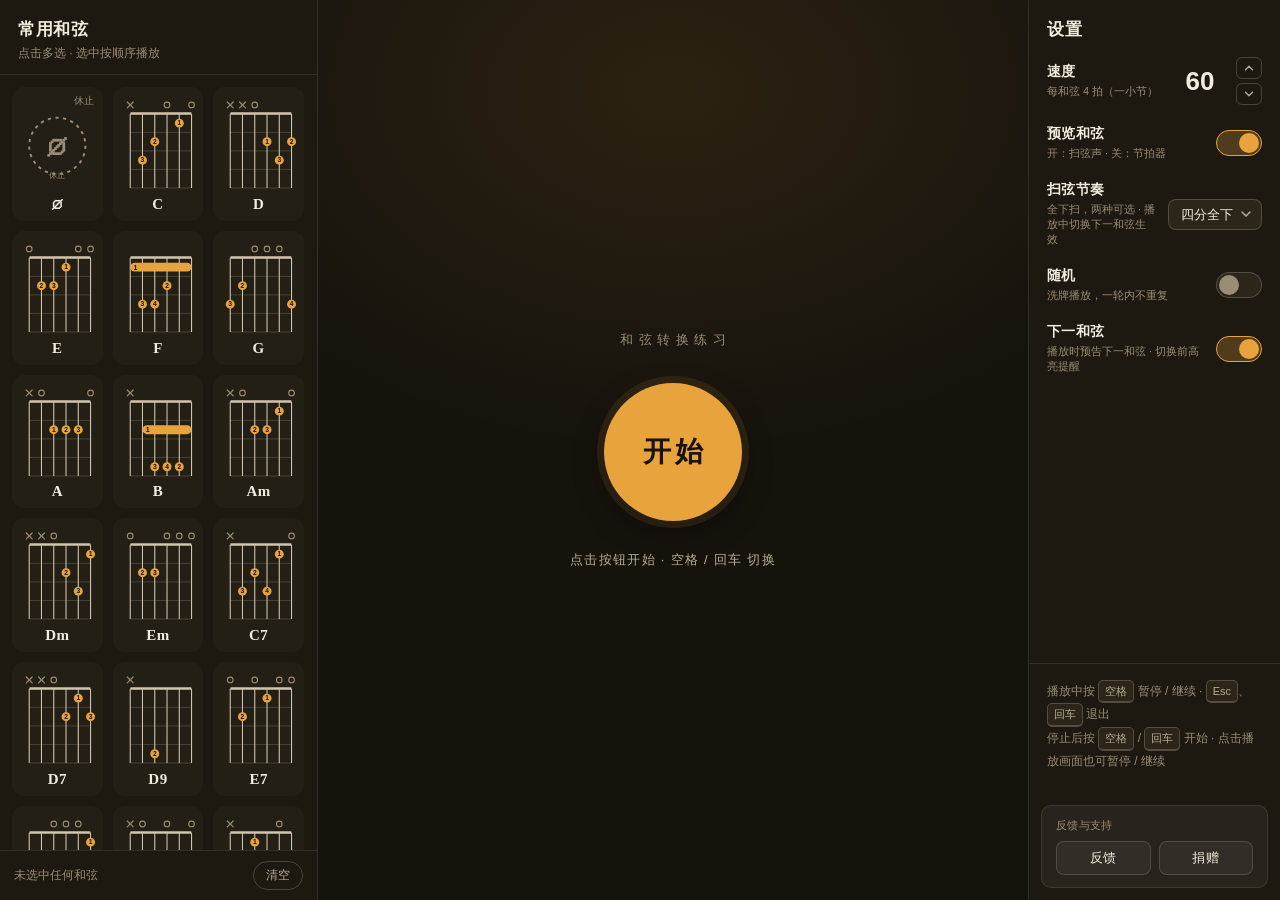
==== player/index.html @ 428ddb4f "调整路径名字" ====
<!DOCTYPE html>
<html lang="zh-CN">
<head>
<meta charset="UTF-8">
<meta name="viewport" content="width=device-width, initial-scale=1">
<title>和弦播放器</title>
<style>
/* ===== 基础令牌 ===== */
:root{
  --bg:#16130D;
  --bg2:#1D1911;
  --surface:#241F15;
  --surface2:#2B251A;
  /* 描线层（暖白按透明度分档） */
  --line:rgba(242,236,223,.10);
  --line-strong:rgba(242,236,223,.20);
  /* 中性覆盖层：填充/描边共用三档，禁止再手写透明度 */
  --overlay-1:rgba(242,236,223,.05);   /* 弱填充 */
  --overlay-2:rgba(242,236,223,.10);   /* 与 --line 同档：填充+描边 */
  --overlay-3:rgba(242,236,223,.16);   /* 悬停填充 / 强描边 */
  --text:#F2ECDF;
  --text2:#B7AC94;
  --text3:#998D75;   /* 提亮：原 #8C806A 在最亮面上 4.22:1 < AA */
  --accent:#E8A33D;
  --accent-deep:#C97F1F;
  /* 琥珀透明档 */
  --accent-a08:rgba(232,163,61,.08);   /* 悬停填充 */
  --accent-a10:rgba(232,163,61,.10);   /* 选中底 / 光环 */
  --accent-a18:rgba(232,163,61,.18);   /* 悬停光环 */
  --accent-a25:rgba(232,163,61,.25);   /* 开关选中底 */
  --accent-a35:rgba(232,163,61,.35);   /* 描边 */
  --danger:#C96A5A;
  --danger-a10:rgba(201,106,90,.10);
  --scrim:rgba(22,19,13,.78);
  --mask:rgba(10,8,5,.66);
  /* 显示字体：Windows 落 Palatino Linotype，Android 落 Noto Serif SC，兜底 Georgia */
  --display:"Iowan Old Style","Palatino Linotype",Palatino,"Songti SC","Noto Serif SC","Source Han Serif SC","STSong",Georgia,serif;
  --body:-apple-system,BlinkMacSystemFont,"PingFang SC","Hiragino Sans GB","Microsoft YaHei",sans-serif;
}
*{box-sizing:border-box;margin:0;padding:0;}
html,body{height:100%;}
body{
  font-family:var(--body);
  background:var(--bg);
  color:var(--text);
  overflow:hidden;
  -webkit-font-smoothing:antialiased;
}
button{font-family:inherit;color:inherit;background:none;border:none;cursor:pointer;}
button:focus-visible,.switch:focus-visible{outline:2px solid var(--accent);outline-offset:2px;border-radius:8px;}

/* ===== 应用外壳 ===== */
#app{
  display:flex;
  height:100vh;
  min-height:100%;
  min-width:960px;
}
.side{
  flex-shrink:0;
  display:flex;
  flex-direction:column;
  background:var(--bg2);
  transition:width .35s ease,opacity .35s ease,padding-left .35s ease,padding-right .35s ease,border-width .35s ease;
  overflow:hidden;
}
#leftPanel{width:318px;border-right:1px solid var(--line);}
#rightPanel{width:252px;border-left:1px solid var(--line);}
#app.running .side{
  width:0;
  opacity:0;
  padding-left:0;
  padding-right:0;
  border-width:0;
  pointer-events:none;
}

/* ===== 左栏：和弦列表 ===== */
.panel-head{
  padding:18px 18px 12px;
  border-bottom:1px solid var(--line);
  flex-shrink:0;
  display:flex;
  align-items:center;
  justify-content:space-between;
  gap:10px;
}
.panel-head-text{flex:1;min-width:0;}
.settings-open,.settings-close{
  display:none;
  flex-shrink:0;
  background:var(--overlay-1);
  border:1px solid var(--overlay-3);
  color:var(--text2);
  border-radius:8px;
  padding:6px 12px;
  font-size:12px;
  letter-spacing:.3px;
  cursor:pointer;
  user-select:none;
  transition:background .2s ease,color .2s ease;
}
.settings-open:hover,.settings-close:hover{background:var(--overlay-3);color:var(--text);}
.settings-close{width:32px;height:32px;padding:0;display:none;align-items:center;justify-content:center;font-size:18px;line-height:1;border-radius:50%;}
.panel-title{
  font-size:17px;
  font-weight:700;
  letter-spacing:.04em;
}
.panel-sub{
  margin-top:4px;
  font-size:12px;
  color:var(--text3);
}
#chordList{
  flex:1;
  overflow-y:auto;
  padding:12px;
  display:flex;
  flex-wrap:wrap;
  gap:10px;
  align-content:flex-start;
  -webkit-overflow-scrolling:touch;
  scrollbar-width:thin;
  scrollbar-color:var(--line-strong) transparent;
}
#chordList::-webkit-scrollbar{width:8px;}
#chordList::-webkit-scrollbar-thumb{background:var(--line-strong);border-radius:4px;}
.chord-card{
  width:calc(33.333% - 7px);
  position:relative;
  background:var(--surface);
  border:1.5px solid transparent;
  border-radius:12px;
  padding:8px 6px 7px;
  text-align:center;
  cursor:pointer;
  user-select:none;
  transition:border-color .15s ease,background .15s ease,transform .15s ease;
}
.chord-card:hover{background:var(--surface2);transform:translateY(-1px);}
.chord-card.selected{
  border-color:var(--accent);
  background:linear-gradient(180deg,var(--accent-a10),transparent 55%),var(--surface);
}
.chord-card svg{width:100%;height:auto;display:block;}
.card-name{
  margin-top:4px;
  font-family:var(--display);   /* 和弦记号统一用显示衬线，与播放态大字同源 */
  font-size:15px;
  font-weight:700;
  letter-spacing:.03em;
}
.order-badge{
  position:absolute;
  right:-5px;
  bottom:-5px;
  min-width:18px;
  height:18px;
  padding:0 4px;
  border-radius:9px;
  background:var(--accent);
  color:#16130C;
  font-size:11px;
  font-weight:700;
  line-height:18px;
  text-align:center;
  box-shadow:0 1px 4px rgba(0,0,0,.4);
}
/* 左栏底部：选中序列 */
#summaryBar{
  flex-shrink:0;
  display:flex;
  align-items:center;
  gap:8px;
  padding:10px 14px;
  border-top:1px solid var(--line);
  background:var(--bg2);
}
#sumChips{
  flex:1;
  min-width:0;
  display:flex;
  flex-wrap:wrap;      /* 多行展示：全部可见可点，删除不用横滑 */
  gap:6px;
  max-height:150px;
  overflow-y:auto;
}
.sum-chip{
  flex-shrink:0;
  display:inline-flex;
  align-items:center;
  gap:4px;
  background:var(--surface2);
  border:1px solid var(--line);
  border-radius:999px;
  padding:3px 10px;
  font-size:12px;
  white-space:nowrap;
}
.sum-chip b{color:var(--accent);font-weight:700;font-size:11px;}
#sumEmpty{font-size:12px;color:var(--text3);white-space:nowrap;}
.sum-chip{
  cursor:pointer;
  transition:border-color .12s ease,background .12s ease,transform .12s ease;
}
.sum-chip:hover{border-color:var(--accent);background:var(--bg2);}
.sum-chip:active{transform:scale(.95);}
.chip-x{
  font-style:normal;
  font-size:11px;
  color:var(--text3);
  margin-left:1px;
  padding:0 1px;
}
.sum-chip:hover .chip-x{color:var(--text);}
#clearBtn{
  flex-shrink:0;
  font-size:12px;
  color:var(--text2);
  border:1px solid var(--line-strong);
  border-radius:999px;
  padding:5px 12px;
  transition:color .15s,border-color .15s;
}
#clearBtn:hover{color:var(--text);border-color:var(--accent);}

/* ===== 右栏：设置 ===== */
#rightPanel .panel-head{border-bottom:none;}
.set-list{padding:4px 18px 18px;display:flex;flex-direction:column;gap:20px;}
.set-row{
  display:flex;
  align-items:center;
  justify-content:space-between;
  gap:12px;
}
.set-label{font-size:14px;font-weight:600;letter-spacing:.02em;}
.set-sub{font-size:11px;color:var(--text3);margin-top:3px;}
/* BPM 步进器：上下按钮 */
.bpm-box{
  display:flex;
  align-items:center;
  gap:10px;
}
#bpmVal{
  font-size:26px;
  font-weight:700;
  font-variant-numeric:tabular-nums;
  min-width:52px;
  text-align:center;
  color:var(--text);
}
.bpm-step{
  display:flex;
  flex-direction:column;
  gap:4px;
}
.bpm-btn{
  width:26px;
  height:22px;
  border:1px solid var(--line-strong);
  border-radius:6px;
  display:flex;
  align-items:center;
  justify-content:center;
  color:var(--text2);
  transition:color .15s,border-color .15s,background .15s;
}
.bpm-btn:hover{color:var(--text);border-color:var(--accent);background:var(--accent-a08);}
.bpm-btn:active{transform:translateY(1px);}
/* 扫弦节奏下拉 */
.strum-select{
  appearance:none;
  -webkit-appearance:none;
  background:var(--surface2) url("data:image/svg+xml,%3Csvg xmlns='http://www.w3.org/2000/svg' width='10' height='6' viewBox='0 0 10 6'%3E%3Cpath d='M1 1l4 4 4-4' fill='none' stroke='%23B7AC94' stroke-width='1.5' stroke-linecap='round'/%3E%3C/svg%3E") no-repeat right 10px center;
  color:var(--text);
  font-size:13px;
  border:1px solid var(--line-strong);
  border-radius:8px;
  padding:7px 28px 7px 12px;
  cursor:pointer;
  transition:border-color .15s,background .15s;
}
.strum-select:hover{border-color:var(--accent);background-color:var(--accent-a08);}
.strum-select:focus-visible{outline:2px solid var(--accent);outline-offset:2px;}
.strum-select option{background:var(--bg2);color:var(--text);}
/* 开关 */
.switch{
  position:relative;
  width:46px;
  height:26px;
  border-radius:13px;
  background:var(--surface2);
  border:1px solid var(--line-strong);
  transition:background .2s ease,border-color .2s ease;
  flex-shrink:0;
}
.switch .knob{
  position:absolute;
  top:2px;
  left:2px;
  width:20px;
  height:20px;
  border-radius:50%;
  background:var(--text3);
  transition:transform .2s ease,background .2s ease;
}
.switch[aria-checked="true"]{background:var(--accent-a25);border-color:var(--accent);}
.switch[aria-checked="true"] .knob{transform:translateX(20px);background:var(--accent);}
#rightPanel .hint{
  margin-top:auto;
  padding:16px 18px 20px;
  font-size:12px;
  color:var(--text3);
  line-height:1.7;
  border-top:1px solid var(--line);
}
kbd{
  display:inline-block;
  min-width:20px;
  text-align:center;
  border:1px solid var(--line-strong);
  border-bottom-width:2px;
  border-radius:5px;
  padding:1px 6px;
  font-size:11px;
  font-family:var(--body);
  color:var(--text2);
  background:var(--surface2);
}

/* ===== 中栏：主区域 ===== */
#center{
  position:relative;
  flex:1;
  min-width:0;
  background:radial-gradient(120% 65% at 50% 10%,var(--accent-a10),transparent 62%),var(--bg);
  display:flex;
  align-items:center;
  justify-content:center;
}
#idleView,#activeView{
  width:100%;
  height:100%;
  flex-direction:column;
  align-items:center;
  justify-content:center;
  position:absolute;
  top:0;left:0;right:0;bottom:0;
}
#idleView{display:flex;}
#activeView{display:none;padding:76px 24px 28px;}   /* 让出顶栏与底部：短视口下不再与标签重叠 */
#app.running #idleView{display:none;}
#app.running #activeView{display:flex;}
#app.running #pauseBadge{opacity:0;pointer-events:none;}
#app.running.paused #pauseBadge{opacity:1;pointer-events:auto;}
#app.running #chordBlock{cursor:pointer;}
#app.running.paused #chordBlock{cursor:default;}
#pauseBadge{
  position:absolute;left:50%;top:56%;transform:translate(-50%,-50%);
  background:var(--scrim);border:1px solid var(--line-strong);
  color:var(--text);padding:10px 18px;border-radius:999px;font-size:14px;
  letter-spacing:.4px;transition:opacity .22s ease;white-space:nowrap;
  box-shadow:0 6px 24px rgba(0,0,0,.35);z-index:30;}
@media (max-width:959px){
  #pauseBadge{font-size:13px;padding:9px 14px;top:58%;white-space:normal;width:max-content;max-width:86%;text-align:center;}
}
.overline{
  font-size:13px;
  letter-spacing:.42em;
  text-indent:.42em;
  color:var(--text3);
  margin-bottom:34px;
  text-transform:uppercase;
}
#startBtn{
  width:138px;
  height:138px;
  border-radius:50%;
  background:var(--accent);
  color:#16130C;
  font-size:28px;
  font-weight:700;
  letter-spacing:.14em;
  text-indent:.14em;
  box-sizing:border-box;
  padding:0;
  border:none;
  box-shadow:0 0 0 7px var(--accent-a10),0 10px 30px rgba(0,0,0,.35);
  transition:transform .2s ease,box-shadow .2s ease;
}
#startBtn:hover{transform:translateY(-3px);box-shadow:0 0 0 11px var(--accent-a18),0 16px 36px rgba(0,0,0,.4);}
#startBtn:active{transform:translateY(0);}
#idleHint{
  margin-top:30px;
  font-size:13px;
  color:var(--text2);
  letter-spacing:.1em;
}
.hint-mobile{display:none;}
#toast{
  position:absolute;
  top:34px;
  left:50%;
  transform:translate(-50%,-8px);
  background:var(--surface2);
  border:1px solid var(--line-strong);
  border-radius:999px;
  padding:9px 20px;
  font-size:13px;
  color:var(--text);
  opacity:0;
  pointer-events:none;
  transition:opacity .25s ease,transform .25s ease;
  z-index:10;
  white-space:nowrap;
}
#toast.show{opacity:1;transform:translate(-50%,0);}
/* 开始后的展示 */
#activeTop{
  position:absolute;
  top:0;
  left:0;
  right:0;
  display:flex;
  align-items:center;
  justify-content:space-between;
  padding:20px 28px;
}
#modeTag{
  font-size:12px;
  color:var(--accent);
  border:1px solid var(--accent-a35);
  border-radius:999px;
  padding:4px 12px;
  letter-spacing:.06em;
}
#posText{font-size:13px;color:var(--text2);font-variant-numeric:tabular-nums;}
#chordBlock{
  display:flex;
  flex-direction:column;
  align-items:center;
  justify-content:center;
  text-align:center;
  width:100%;   /* 定宽：解开与 SVG 默认 300px 的百分比循环依赖，图表才能吃满上限 */
  min-height:0;
}
#chordName{
  font-family:var(--display);
  font-size:clamp(46px,min(10vh,8.5vw),104px);
  font-weight:700;
  line-height:1;
  letter-spacing:.03em;
  color:var(--text);
}
#nextChord{
  margin-top:16px;
  font-size:17px;
  color:var(--text2);
  letter-spacing:.05em;
  min-height:24px;
}
#nextChord b{
  font-family:var(--display);
  color:var(--accent);
  font-size:20px;
  font-weight:700;
  margin-left:6px;
  letter-spacing:.02em;
  display:inline-block;
}
/* 临近切换：最后 1 拍预告高亮脉冲，提醒"准备换" */
#nextChord.imminent b{
  color:#16130C;
  background:var(--accent);
  border-radius:6px;
  padding:2px 10px;
  animation:nextPulse .45s ease-in-out infinite alternate;
}
@keyframes nextPulse{
  from{transform:scale(1);}
  to{transform:scale(1.18);}
}
#bigChord{
  /* 宽度驱动（SVG 按 4:5 自带高度），宽度上限由"高度预算"反推：
     72vh-182px ≈ 扣掉顶栏 76 + 屏底留白 28 + 和弦名 10vh + 预告/扫弦/进度条约 123px 后剩下的可用高度 */
  width:min(400px,max(140px,calc(72vh - 182px)),100%);
  margin-top:18px;
}
#bigChord svg{width:100%;height:auto;display:block;max-width:100%;}
#strumInfo{
  margin-top:16px;
  font-size:14px;
  color:var(--text2);
  letter-spacing:.12em;
}
#strumInfo .glyph{color:var(--accent);font-weight:700;margin:0 4px;}
#progressWrap{
  /* 收进演奏焦点区：跟随和弦图/扫弦信息，不再钉在窗口底缘 */
  margin-top:30px;
  padding:0 40px;
  display:flex;
  justify-content:center;
}
#progress{
  width:min(560px,84%);
  height:3px;
  border-radius:2px;
  background:var(--line-strong);
  overflow:hidden;
}
#progressFill{
  width:0%;
  height:100%;
  background:var(--accent);
  border-radius:2px;
}

/* ===== 停止按钮 ===== */
#stopBtn{
  font-size:13px;
  color:var(--text2);
  border:1px solid var(--line-strong);
  border-radius:999px;
  padding:8px 16px;
  display:inline-flex;
  align-items:center;
  gap:7px;
  transition:color .15s,border-color .15s,background .15s;
}
#stopBtn:hover{color:var(--text);border-color:var(--danger);background:var(--danger-a10);}
#stopBtn .sq{width:10px;height:10px;border-radius:2px;background:var(--danger);flex-shrink:0;}

/* ===== 休止占位卡（左栏首项） ===== */
.rest-badge{
  position:absolute;
  top:6px;
  right:8px;
  font-size:10px;
  color:var(--text3);
}

/* ===== 窄屏适配（≤959px：竖排三区；与 #app 的 min-width:960 对齐，消灭 769–959 死区） ===== */
@media (max-width:959px){
  #app{
    min-width:0;
    flex-direction:column;
    height:100vh;   /* vh 回退：旧浏览器不支持 dvh */
    height:100dvh;
  }
  .side{
    transition:height .35s ease,opacity .35s ease,padding .35s ease,border-width .35s ease;
  }
  #leftPanel{
    width:100%;
    flex:1;
    min-height:0;
    border-right:none;
    border-bottom:1px solid var(--line);
  }
  #rightPanel{
    position:fixed;
    top:0;left:0;right:0;bottom:0;
    z-index:90;
    width:100%;
    display:none;
    flex-direction:column;
    background:var(--bg);
    border-left:none;
    border-top:none;
  }
  #rightPanel.show{display:flex;animation:donateFade .18s ease;}
  #center{flex:0 0 auto;min-height:175px;}
  .settings-open{display:inline-flex;}
  .settings-close{display:inline-flex;}
  .set-list{flex:1;overflow-y:auto;}
  .support-box{flex-shrink:0;}
  #app.running .side{
    width:100%;
    flex:0 0 0;
    height:0;
    opacity:0;
    padding:0;
    border-width:0;
    pointer-events:none;
  }
  #app.running #center{flex:1;min-height:0;}
  .panel-head{padding:10px 14px 8px;}
  .panel-title{font-size:15px;}
  .panel-sub{font-size:11px;}
  #chordList{gap:6px;padding:6px;}
  .chord-card{width:calc(25% - 5px);padding:6px 4px 5px;border-radius:10px;}
  .card-name{font-size:12px;margin-top:4px;}
  #sumChips{max-height:100px;gap:5px;padding:0 10px 8px;}
  .set-list{padding:4px 14px 12px;gap:14px;}
  .set-label{font-size:13px;}
  .set-sub{font-size:10px;}
  #rightPanel .hint{display:none;}
  .bpm-btn{width:40px;height:32px;}
  .switch{width:52px;height:30px;}
  .switch .knob{width:22px;height:22px;}
  .switch[aria-checked="true"] .knob{transform:translateX(22px);}
  #startBtn{width:100px;height:100px;font-size:22px;box-shadow:0 0 0 6px var(--accent-a10),0 8px 24px rgba(0,0,0,.35);}
  .overline{margin-bottom:20px;font-size:12px;}
  #idleHint{margin-top:18px;font-size:12px;}
  .hint-pc{display:none;}
  .hint-mobile{display:inline;}
  #activeTop{padding:12px 14px;}
  /* 移动端播放区：当前名 → 大图 → 下一个预告 → 扫弦（与桌面 DOM 顺序一致） */
  #chordName{font-size:clamp(40px,16vw,84px);}
  #activeView{padding:56px 14px 16px;}
  #bigChord{width:min(88vw,400px,max(140px,calc(72vh - 234px)));margin-top:12px;}
  #nextChord{margin-top:14px;font-size:16px;min-height:22px;}
  #nextChord b{font-size:19px;}
  #strumInfo{margin-top:12px;font-size:13px;}
  #progressWrap{margin-top:14px;padding:0 16px;}
  #toast{top:16px;font-size:12px;}
  .sum-chip{padding:6px 12px;font-size:13px;}
  button,.chord-card,.switch,#startBtn,#stopBtn,.sum-chip{touch-action:manipulation;}
  .chord-card:active{transform:scale(.97);}
}
@media (max-width:420px){
  #center{min-height:150px;}
  #startBtn{width:88px;height:88px;font-size:20px;}
  .overline{margin-bottom:14px;letter-spacing:.3em;font-size:11px;}
  #idleHint{margin-top:14px;font-size:11px;}
  #chordList{gap:5px;padding:5px;}
  .chord-card{width:calc(20% - 4px);}
  #bpmVal{font-size:22px;min-width:44px;}
}

/* 设置面板内：反馈与支持 */
.support-box{margin:14px 12px 12px;padding:12px 14px;border:1px solid var(--line);
  border-radius:10px;background:var(--overlay-1);}
.support-label{font-size:11px;color:var(--text3);letter-spacing:.3px;margin-bottom:8px;}
.support-links{display:flex;gap:8px;}
.support-links a,.support-links button{
  flex:1;text-align:center;color:var(--text);background:var(--overlay-1);
  border:1px solid var(--overlay-3);border-radius:8px;padding:7px 0;
  font-size:13px;letter-spacing:.3px;user-select:none;cursor:pointer;
  transition:background .2s ease,color .2s ease;
}
.support-links a{text-decoration:none;}
.support-links a:hover,.support-links button:hover{background:var(--overlay-3);color:var(--text);}
/* 捐赠弹层 */
.donate-mask{
  position:fixed;top:0;left:0;right:0;bottom:0;background:var(--mask);z-index:100;
  display:none;align-items:center;justify-content:center;padding:20px;
}
.donate-mask.show{display:flex;animation:donateFade .18s ease;}
.donate-card{
  background:#221D14;border:1px solid var(--overlay-3);border-radius:16px;
  padding:20px 22px 22px;max-width:340px;width:100%;box-sizing:border-box;
  box-shadow:0 18px 60px rgba(0,0,0,.5);
}
.donate-head{display:flex;align-items:center;justify-content:space-between;}
.donate-title{font-size:16px;font-weight:600;color:var(--text);letter-spacing:.4px;}
.donate-close{
  width:30px;height:30px;border-radius:50%;border:1px solid var(--overlay-3);
  background:transparent;color:var(--text2);font-size:17px;line-height:1;cursor:pointer;
  display:flex;align-items:center;justify-content:center;padding:0;
}
.donate-close:hover{color:var(--text);background:var(--overlay-3);}
.donate-tip{font-size:12.5px;color:var(--text3);margin:12px 0 14px;line-height:1.6;}
.donate-card img{width:100%;height:auto;border-radius:10px;display:block;}
@keyframes donateFade{from{opacity:0;}to{opacity:1;}}
/* 前庭安全：关闭一切动画/过渡（含 nextPulse 无限脉冲、面板收放） */
@media (prefers-reduced-motion:reduce){
  *,*::before,*::after{
    animation-duration:.01ms!important;
    animation-iteration-count:1!important;
    transition-duration:.01ms!important;
  }
}
</style>
</head>
<body>
<div id="app">

  <!-- ===== 左栏：常用和弦 ===== -->
  <aside id="leftPanel" class="side">
    <div class="panel-head">
      <div class="panel-head-text">
        <div class="panel-title">常用和弦</div>
        <div class="panel-sub">点击多选 · 选中按顺序播放</div>
      </div>
      <button id="settingsOpen" class="settings-open" type="button" aria-label="打开设置">设置</button>
    </div>
    <div id="chordList"></div>
    <div id="summaryBar">
      <span id="sumEmpty">未选中任何和弦</span>
      <div id="sumChips"></div>
      <button id="clearBtn" type="button">清空</button>
    </div>
  </aside>

  <!-- ===== 中栏：主区域 ===== -->
  <main id="center">
    <section id="idleView">
      <div class="overline">和弦转换练习</div>
      <button id="startBtn" type="button">开始</button>
      <div id="idleHint">
        <span class="hint-pc">点击按钮开始 · 空格 / 回车 切换</span>
        <span class="hint-mobile">点击按钮开始 · 播放中点击画面可暂停</span>
      </div>
    </section>
    <section id="activeView">
      <div id="activeTop">
        <span id="posText"></span>
        <span id="modeTag">按顺序</span>
        <button id="stopBtn" type="button" aria-label="停止练习"><span class="sq"></span>停止</button>
      </div>
      <div id="chordBlock">
        <div id="chordName"></div>
        <div id="bigChord"></div>
        <div id="nextChord" aria-live="polite"></div>
        <div id="strumInfo"></div>
      </div>
      <div id="pauseBadge" role="status">
        <span class="hint-pc">⏸ 已暂停 · 空格 / 点击画面继续</span>
        <span class="hint-mobile">⏸ 已暂停 · 点击画面继续</span>
      </div>
      <div id="progressWrap"><div id="progress"><div id="progressFill"></div></div></div>
    </section>
    <div id="toast"></div>
  </main>

  <!-- ===== 右栏：设置 ===== -->
  <aside id="rightPanel" class="side">
    <div class="panel-head">
      <div class="panel-title">设置</div>
      <button id="settingsClose" class="settings-close" type="button" aria-label="关闭设置">×</button>
    </div>
    <div class="set-list">
      <div class="set-row">
        <div>
          <div class="set-label">速度</div>
          <div class="set-sub">每和弦 4 拍（一小节）</div>
        </div>
        <div class="bpm-box">
          <span id="bpmVal">60</span>
          <div class="bpm-step">
            <button class="bpm-btn" id="bpmUp" type="button" aria-label="加快 5 BPM"><svg viewBox="0 0 24 24" width="14" height="14" aria-hidden="true"><path d="M6 15l6-6 6 6" fill="none" stroke="currentColor" stroke-width="2.4" stroke-linecap="round" stroke-linejoin="round"/></svg></button>
            <button class="bpm-btn" id="bpmDown" type="button" aria-label="减慢 5 BPM"><svg viewBox="0 0 24 24" width="14" height="14" aria-hidden="true"><path d="M6 9l6 6 6-6" fill="none" stroke="currentColor" stroke-width="2.4" stroke-linecap="round" stroke-linejoin="round"/></svg></button>
          </div>
        </div>
      </div>
      <div class="set-row">
        <div>
          <div class="set-label">预览和弦</div>
          <div class="set-sub">开：扫弦声 · 关：节拍器</div>
        </div>
        <button class="switch" id="previewSwitch" type="button" role="switch" aria-checked="true"><span class="knob"></span></button>
      </div>
      <div class="set-row">
        <div>
          <div class="set-label">扫弦节奏</div>
          <div class="set-sub">全下扫，两种可选 · 播放中切换下一和弦生效</div>
        </div>
        <select id="strumSelect" class="strum-select" aria-label="扫弦节奏"></select>
      </div>
      <div class="set-row">
        <div>
          <div class="set-label">随机</div>
          <div class="set-sub">洗牌播放，一轮内不重复</div>
        </div>
        <button class="switch" id="randomSwitch" type="button" role="switch" aria-checked="false"><span class="knob"></span></button>
      </div>
      <div class="set-row">
        <div>
          <div class="set-label">下一和弦</div>
          <div class="set-sub">播放时预告下一和弦 · 切换前高亮提醒</div>
        </div>
        <button class="switch" id="nextSwitch" type="button" role="switch" aria-checked="true"><span class="knob"></span></button>
      </div>
    </div>
    <div class="hint">
      播放中按 <kbd>空格</kbd> 暂停 / 继续 · <kbd>Esc</kbd>、<kbd>回车</kbd> 退出<br>
      停止后按 <kbd>空格</kbd> / <kbd>回车</kbd> 开始 · 点击播放画面也可暂停 / 继续
    </div>
    <div class="support-box">
      <div class="support-label">反馈与支持</div>
      <div class="support-links">
        <a href="https://github.com/StarJiao/GuitarChordPlayer/issues" target="_blank" rel="noopener">反馈</a>
        <button type="button" id="donateOpen">捐赠</button>
      </div>
    </div>
  </aside>
  <!-- 捐赠弹层（收款码内嵌 base64，单文件可离线展示） -->
  <div id="donateMask" class="donate-mask">
    <div class="donate-card" role="dialog" aria-modal="true" aria-label="捐赠">
      <div class="donate-head">
        <div class="donate-title">感谢支持</div>
        <button type="button" class="donate-close" id="donateClose" aria-label="关闭">×</button>
      </div>
      <div class="donate-tip">如果这个工具对你有帮助，可以扫一扫支持一下～</div>
      <img id="donateImg" src="[data-uri]" alt="微信收款码">
    </div>
  </div>

</div>

<script>
(function(){
'use strict';

/* ===================== 配置区 ===================== */
/* 和弦库：在此增删和弦即可。
   frets   低E→高e 共6弦：-1=闷音X，0=空弦，>0=品格数
   fingers 对应每根弦的按弦手指（0=不按），仅用于指法图标注
   barre   横按（可选）：{fret:品数, from:起始弦序号, to:结束弦序号} */
const CHORDS = [
  { name:'C',   frets:[-1, 3, 2, 0, 1, 0], fingers:[0, 3, 2, 0, 1, 0] },
  { name:'D',   frets:[-1,-1, 0, 2, 3, 2], fingers:[0, 0, 0, 1, 3, 2] },
  { name:'E',   frets:[ 0, 2, 2, 1, 0, 0], fingers:[0, 2, 3, 1, 0, 0] },
  { name:'F',   frets:[ 1, 3, 3, 2, 1, 1], fingers:[1, 3, 4, 2, 1, 1], barre:{fret:1, from:0, to:5} },
  { name:'G',   frets:[ 3, 2, 0, 0, 0, 3], fingers:[3, 2, 0, 0, 0, 4] },
  { name:'A',   frets:[-1, 0, 2, 2, 2, 0], fingers:[0, 0, 1, 2, 3, 0] },
  { name:'B',   frets:[-1, 2, 4, 4, 4, 2], fingers:[0, 1, 3, 4, 2, 1], barre:{fret:2, from:1, to:5} },
  { name:'Am',  frets:[-1, 0, 2, 2, 1, 0], fingers:[0, 0, 2, 3, 1, 0] },
  { name:'Dm',  frets:[-1,-1, 0, 2, 3, 1], fingers:[0, 0, 0, 2, 3, 1] },
  { name:'Em',  frets:[ 0, 2, 2, 0, 0, 0], fingers:[0, 2, 3, 0, 0, 0] },
  { name:'C7',  frets:[-1, 3, 2, 3, 1, 0], fingers:[0, 3, 2, 4, 1, 0] },
  { name:'D7',  frets:[-1,-1, 0, 2, 1, 2], fingers:[0, 0, 0, 2, 1, 3] },
  { name:'D9',  frets:[-1, 5, 4, 5, 5, 5], fingers:[0, 1, 2, 1, 1, 1] },
  { name:'E7',  frets:[ 0, 2, 0, 1, 0, 0], fingers:[0, 2, 0, 1, 0, 0] },
  { name:'G7',  frets:[ 3, 2, 0, 0, 0, 1], fingers:[3, 2, 0, 0, 0, 1] },
  { name:'A7',  frets:[-1, 0, 2, 0, 2, 0], fingers:[0, 0, 1, 0, 2, 0] },
  { name:'B7',  frets:[-1, 2, 1, 2, 0, 2], fingers:[0, 2, 1, 3, 0, 4] },
  { name:'Cmaj7',frets:[-1, 3, 2, 0, 0, 0], fingers:[0, 3, 2, 0, 0, 0] },
  { name:'Fmaj7',frets:[-1,-1, 3, 2, 1, 0], fingers:[0, 0, 3, 2, 1, 0] },
  { name:'Am7', frets:[-1, 0, 2, 0, 1, 0], fingers:[0, 0, 2, 0, 1, 0] },
  { name:'Dm7', frets:[-1,-1, 0, 2, 1, 1], fingers:[0, 0, 0, 3, 1, 2] },
  { name:'Em7', frets:[ 0, 2, 0, 0, 0, 0], fingers:[0, 2, 0, 0, 0, 0] }
];

const CHORD_MAP = {};
CHORDS.forEach(function(c){ CHORD_MAP[c.name] = c; });
/* 休止占位（练歌时用于休止小节 / 调整和弦节奏）：可正常选中、进序列，播放时不发声 */
const REST_CHORD = { name:'⌀', rest:true };
CHORD_MAP['⌀'] = REST_CHORD;

/* 扫弦节奏：设置面板可选，两种「全下」节奏（全部为下扫，无上扫）。
   beat: 每和弦停留拍数；pattern: 扫弦动作 { at: 第几拍开始扫（可带 .5 表示半拍），dir: 固定 'down' }
   想自定义：改 pattern 的 at 增减下扫次数，或照格式新增一项 */
const STRUM_PATTERNS = {
  quarter: { name:'四分全下', beat:4, pattern:[
    { at:0, dir:'down' }, { at:1, dir:'down' }, { at:2, dir:'down' }, { at:3, dir:'down' }
  ]},
  half: { name:'二分全下', beat:4, pattern:[
    { at:0, dir:'down' }, { at:2, dir:'down' }
  ]}
};
const STRUM_DEFAULT = 'quarter';    /* 默认节奏 id */
const BPM_MIN = 20, BPM_MAX = 200, BPM_STEP = 5;
const FADE_IN = 0.25;           /* 淡入占每和弦时长比例 */
const FADE_OUT = 0;             /* 无淡出：原淡出时间并入中间保持（25% 淡入 + 75% 保持） */
const OPEN_FREQS = [82.41, 110.00, 146.83, 196.00, 246.94, 329.63];

/* 真实吉他扫弦采样（Freesound，SpeedY 尼龙吉他 CC0，可开源）：有采样直接播放录音，
   含 F（SpeedY Bar Chord Style，同琴同录音）；B/C7/G7/Fmaj7/Am7/Dm7/Em7 与新增
   自定义和弦走合成兜底（无版权问题，可推 GitHub） */
const CHORD_SAMPLES = {
  C: '[data-uri]',
  D: '[data-uri]',
  E: '[data-uri]',
  G: '[data-uri]',
  A: '[data-uri]',
  Am: '[data-uri]',
  Dm: '[data-uri]',
  Em: '[data-uri]',
  'A7': '[data-uri]',
  'B7': '[data-uri]',
  'D7': '[data-uri]',
  'E7': '[data-uri]',
F: '[data-uri]',
};
/* ===================== 状态 ===================== */
const state = {
  bpm: 60,
  preview: true,
  strumId: STRUM_DEFAULT,  /* 当前扫弦节奏 id */
  random: false,
  selected: [],       /* 选中的和弦名，按选中先后 */
  nextPreview: true,   /* 播放时预告下一和弦 */
  nextImm: false,      /* 当前是否处于"即将切换"高亮态 */
  nextSeq: null,       /* 随机模式：本轮末尾提前洗好的下一轮序列（保证末位预告准确） */
  active: false,
  seq: [],            /* 当前播放序列 */
  seqIndex: 0,
  paused: false,       /* 暂停态（视频播放器式：空格暂停/继续，Esc/回车退出） */
  pauseElapsed: 0,     /* 暂停时当前和弦已播时长 ms */
  chordStart: 0,
  dwell: 0,           /* 当前和弦时长 ms */
  raf: 0,
  timeouts: [],   /* 待触发的声音定时器（stop 时清理） */
  audio: null,
  master: null,
  sampleBus: null
};

/* ===================== DOM ===================== */
const root = document.getElementById('app');
const chordList = document.getElementById('chordList');
const sumChips = document.getElementById('sumChips');
const sumEmpty = document.getElementById('sumEmpty');
const clearBtn = document.getElementById('clearBtn');
const bpmVal = document.getElementById('bpmVal');
const bpmUp = document.getElementById('bpmUp');
const bpmDown = document.getElementById('bpmDown');
const previewSwitch = document.getElementById('previewSwitch');
const randomSwitch = document.getElementById('randomSwitch');
const nextSwitch = document.getElementById('nextSwitch');
const strumSelect = document.getElementById('strumSelect');
const startBtn = document.getElementById('startBtn');
const stopBtn = document.getElementById('stopBtn');
const toast = document.getElementById('toast');
const modeTag = document.getElementById('modeTag');
const posText = document.getElementById('posText');
const chordName = document.getElementById('chordName');
const nextChord = document.getElementById('nextChord');
const chordBlock = document.getElementById('chordBlock');
const bigChord = document.getElementById('bigChord');
const strumInfo = document.getElementById('strumInfo');
const progressFill = document.getElementById('progressFill');

/* ===================== 和弦图绘制（SVG） ===================== */
const VB_W = 120, VB_H = 150;
const PAD_L = 16, PAD_R = 8, TOP_H = 28, FRET_H = 29, STR_Y0 = 28, STR_Y1 = 144;
const STR_COLOR = '#CFC4AE', FRET_COLOR = 'rgba(207,196,174,.32)';
/* 语义：琥珀=按弦动作，中性灰=弦状态（闷音 X / 空弦 O / 休止）。危险色只留给"停止" */
const DOT_COLOR = '#E8A33D', MUTE_COLOR = '#998D75', OPEN_COLOR = '#9A8F77';

function stringX(i){ return PAD_L + i * (VB_W - PAD_L - PAD_R) / 5; }

function chordSVG(chord){
  if (chord.rest) {
    return '<svg viewBox="0 0 ' + VB_W + ' ' + VB_H + '" role="img" aria-label="休止占位" xmlns="http://www.w3.org/2000/svg">' +
      '<circle cx="' + (VB_W/2) + '" cy="78" r="44" fill="none" stroke="' + MUTE_COLOR + '" stroke-width="3" stroke-dasharray="5 7"/>' +
      '<text x="' + (VB_W/2) + '" y="92" text-anchor="middle" font-size="42" font-weight="700" fill="' + MUTE_COLOR + '">⌀</text>' +
      '<text x="' + (VB_W/2) + '" y="128" text-anchor="middle" font-size="12" fill="' + OPEN_COLOR + '">休止</text></svg>';
  }
  const frets = chord.frets;
  /* 统一从第 1 品（琴枕）开始画，方便对照实际琴颈 */
  const base = 1;
  const parts = [];
  /* 品丝横线（4 品） */
  for (let r = 0; r <= 4; r++) {
    const y = STR_Y0 + r * FRET_H;
    parts.push('<line x1="' + PAD_L + '" y1="' + y + '" x2="' + (VB_W - PAD_R) + '" y2="' + y + '" stroke="' + FRET_COLOR + '" stroke-width="1"/>');
  }
  /* 琴弦 */
  for (let i = 0; i < 6; i++) {
    parts.push('<line x1="' + stringX(i) + '" y1="' + STR_Y0 + '" x2="' + stringX(i) + '" y2="' + STR_Y1 + '" stroke="' + STR_COLOR + '" stroke-width="1.7"/>');
  }
  /* 上琴枕（始终从第 1 品开始） */
  parts.push('<rect x="' + PAD_L + '" y="25.5" width="' + (VB_W - PAD_L - PAD_R) + '" height="4" rx="1.6" fill="' + STR_COLOR + '"/>');
  /* 闷音 X / 空弦 O */
  for (let i = 0; i < 6; i++) {
    const x = stringX(i);
    if (frets[i] < 0) {
      parts.push('<line x1="' + (x - 4.6) + '" y1="9.4" x2="' + (x + 4.6) + '" y2="18.6" stroke="' + MUTE_COLOR + '" stroke-width="1.9" stroke-linecap="round"/>');
      parts.push('<line x1="' + (x - 4.6) + '" y1="18.6" x2="' + (x + 4.6) + '" y2="9.4" stroke="' + MUTE_COLOR + '" stroke-width="1.9" stroke-linecap="round"/>');
    } else if (frets[i] === 0) {
      parts.push('<circle cx="' + x + '" cy="14" r="4.4" fill="none" stroke="' + OPEN_COLOR + '" stroke-width="1.7"/>');
    }
  }
  /* 横按 */
  if (chord.barre) {
    const b = chord.barre;
    const y = STR_Y0 + (b.fret - base + 0.5) * FRET_H;
    const x1 = stringX(b.from), x2 = stringX(b.to);
    parts.push('<rect x="' + x1 + '" y="' + (y - 7) + '" width="' + (x2 - x1) + '" height="14" rx="7" fill="' + DOT_COLOR + '"/>');
    parts.push('<text x="' + (x1 + 8) + '" y="' + (y + 4) + '" text-anchor="middle" font-size="11" font-weight="700" fill="#16130C">1</text>');
  }
  /* 指位圆点 + 手指号 */
  for (let i = 0; i < 6; i++) {
    const f = frets[i];
    if (f <= 0) continue;
    if (chord.barre && f === chord.barre.fret && i >= chord.barre.from && i <= chord.barre.to) continue;
    const y = STR_Y0 + (f - base + 0.5) * FRET_H;
    parts.push('<circle cx="' + stringX(i) + '" cy="' + y + '" r="7" fill="' + DOT_COLOR + '"/>');
    parts.push('<text x="' + stringX(i) + '" y="' + (y + 3.6) + '" text-anchor="middle" font-size="10.5" font-weight="700" fill="#16130C">' + chord.fingers[i] + '</text>');
  }
  return '<svg viewBox="0 0 ' + VB_W + ' ' + VB_H + '" role="img" aria-label="' + chord.name + ' 和弦指法图" xmlns="http://www.w3.org/2000/svg">' + parts.join('') + '</svg>';
}

/* ===================== 左栏渲染 ===================== */
function renderLeft(){
  const st = chordList.scrollTop;
  chordList.innerHTML = [REST_CHORD].concat(CHORDS).map(function(chord){
    const cnt = state.selected.filter(function(n){ return n === chord.name; }).length;
    const sel = cnt > 0 ? ' selected' : '';
    /* 右下角角标显示重复次数（≥2 才显示）；顺序见摘要条 chips */
    const badge = cnt > 1 ? '<span class="order-badge">×' + cnt + '</span>' : '';
    const restTag = chord.rest ? '<span class="rest-badge">休止</span>' : '';
    return '<div class="chord-card' + sel + (chord.rest ? ' rest-card' : '') + '" data-name="' + chord.name + '" role="button" tabindex="0">' +
      chordSVG(chord) +
      '<div class="card-name">' + chord.name + '</div>' + badge + restTag + '</div>';
  }).join('');
  chordList.scrollTop = st;
  renderSummary();
}
function renderSummary(){
  if (!state.selected.length) {
    sumEmpty.style.display = '';
    sumChips.innerHTML = '';
    return;
  }
  sumEmpty.style.display = 'none';
  sumChips.innerHTML = state.selected.map(function(name, i){
    return '<span class="sum-chip" data-i="' + i + '" role="button" tabindex="0" title="点击移除这一次"><b>' + (i + 1) + '</b>' + name + '<i class="chip-x">✕</i></span>';
  }).join('');
}
/* 点卡片 = 追加到序列末尾（允许重复选中，练歌走向可完整复现） */
function appendSelect(name){
  state.selected.push(name);
  renderLeft();
}

/* ===================== 右栏渲染 ===================== */
function renderRight(){
  bpmVal.textContent = state.bpm;
  previewSwitch.setAttribute('aria-checked', state.preview ? 'true' : 'false');
  randomSwitch.setAttribute('aria-checked', state.random ? 'true' : 'false');
  nextSwitch.setAttribute('aria-checked', state.nextPreview ? 'true' : 'false');
  strumSelect.innerHTML = Object.keys(STRUM_PATTERNS).map(function(id){
    return '<option value="' + id + '"' + (state.strumId === id ? ' selected' : '') + '>' + STRUM_PATTERNS[id].name + '</option>';
  }).join('');
}

/* ===================== 音频（真实采样 + 合成兜底） ===================== */
const sampleCache = {};
function ensureAudio(){
  if (!state.audio) {
    const AC = window.AudioContext || window.webkitAudioContext;
    if (!AC) return;
    const ctx = new AC();
    const comp = ctx.createDynamicsCompressor();
    comp.threshold.value = -14;
    comp.knee.value = 22;
    comp.ratio.value = 5;
    comp.attack.value = 0.003;
    comp.release.value = 0.22;
    const sampleBus = ctx.createGain();
    sampleBus.gain.value = 0.9;
    sampleBus.connect(comp);
    comp.connect(ctx.destination);
    state.audio = ctx;
    state.master = comp;
    state.sampleBus = sampleBus;
  }
  if (state.audio.state === 'suspended') state.audio.resume();
}
/* 解码采样（首次使用；失败静默回退合成） */
function loadSample(name, cb){
  const data = CHORD_SAMPLES[name];
  if (!data) { if (cb) cb(null); return; }
  if (sampleCache[name]) { if (cb) cb(sampleCache[name]); return; }
  fetch(data).then(function(r){ return r.arrayBuffer(); }).then(function(buf){
    return state.audio.decodeAudioData(buf);
  }).then(function(ab){
    sampleCache[name] = ab;
    if (cb) cb(ab);
  }).catch(function(){ if (cb) cb(null); });
}
/* 播放一次真实下扫采样 */
function playSample(buf, t, vol){
  if (!buf) return;
  const src = state.audio.createBufferSource();
  src.buffer = buf;
  const g = state.audio.createGain();
  g.gain.value = (vol === undefined) ? 0.9 : vol;
  src.connect(g); g.connect(state.sampleBus);
  src.start(t);
}
/* 节拍器咔嚓声（预览关闭时使用）：短促高频 click，每和弦首拍重音 */
function metronomeClick(t, accent){
  const ctx = state.audio;
  const o = ctx.createOscillator();
  const g = ctx.createGain();
  o.type = 'triangle';
  o.frequency.value = accent ? 1650 : 1180;
  g.gain.setValueAtTime(accent ? 0.22 : 0.14, t);
  g.gain.exponentialRampToValueAtTime(0.0001, t + 0.028);
  o.connect(g); g.connect(state.master);
  o.start(t); o.stop(t + 0.05);
}
/* 合成兜底（仅用于暂无采样的和弦） */
function pluck(freq, t, vol){
  const ctx = state.audio;
  const gain = ctx.createGain();
  gain.connect(state.master);
  gain.gain.setValueAtTime(0.0001, t);
  gain.gain.exponentialRampToValueAtTime(vol, t + 0.006);
  gain.gain.exponentialRampToValueAtTime(0.0001, t + 1.15);
  const filt = ctx.createBiquadFilter();
  filt.type = 'lowpass';
  filt.frequency.setValueAtTime(2400, t);
  filt.frequency.exponentialRampToValueAtTime(900, t + 0.9);
  filt.Q.value = 0.8;
  filt.connect(gain);
  const o1 = ctx.createOscillator();
  o1.type = 'sawtooth';
  o1.frequency.value = freq;
  const g1 = ctx.createGain();
  g1.gain.value = 0.5;
  o1.connect(g1); g1.connect(filt);
  o1.start(t); o1.stop(t + 1.2);
  const o2 = ctx.createOscillator();
  o2.type = 'triangle';
  o2.frequency.value = freq * 2;
  const g2 = ctx.createGain();
  g2.gain.value = 0.26;
  o2.connect(g2); g2.connect(filt);
  o2.start(t); o2.stop(t + 0.7);
  const o3 = ctx.createOscillator();
  o3.type = 'triangle';
  o3.frequency.value = freq * 3;
  const g3 = ctx.createGain();
  g3.gain.value = 0.1;
  o3.connect(g3); g3.connect(filt);
  o3.start(t); o3.stop(t + 0.45);
}
/* 按当前扫弦节奏的拍点扫弦；有采样播真实录音，无采样用合成兜底 */
/* 构造一次扫弦的触发函数（strumChord 与暂停后 resume 共用） */
function makeFire(chord, dir, k){
  return function(){
      if (!state.audio) return;
      const t0 = state.audio.currentTime + 0.01;
      if (!state.preview) {
        /* 节拍器模式：每拍一声咔嚓（休止也响，便于数拍） */
        metronomeClick(t0, k === 0);
        return;
      }
      if (chord.rest) return;   /* 预览开时休止占位不发声 */
      if (CHORD_SAMPLES[chord.name]) {
        const ab = sampleCache[chord.name];
        if (ab) {
          playSample(ab, t0);
        } else {
          /* 采样尚未解码：解码完成后立即补播（同和弦后续轮次用缓存） */
          loadSample(chord.name, function(decoded){
            if (decoded) playSample(decoded, state.audio.currentTime + 0.01);
          });
        }
        return;
      }
      /* 合成兜底：近实时顺序弹拨（14ms 间隔在秒级挂起窗口内，安全） */
      const order = dir === 'down' ? [0, 1, 2, 3, 4, 5] : [5, 4, 3, 2, 1, 0];
      let idx = 0;
      order.forEach(function(s){
        if (chord.frets[s] < 0) return;
        const freq = OPEN_FREQS[s] * Math.pow(2, Math.max(0, chord.frets[s]) / 12);
        pluck(freq, t0 + idx * 0.014, 0.34);
        idx++;
      });
  };
}

function strumChord(chord){
  if (!state.audio) return;
  /* 声音在画面淡入完成后响起（延迟 dwell×FADE_IN，保留反应窗口）。
     用 setTimeout 在到点瞬间创建节点近实时播放：不在未来很远的时刻预排音频，
     避免部分手机浏览器（音频引擎挂起/中断时）丢弃已排期的未来事件 */
  const delayMs = state.dwell * FADE_IN;
  const beatMs = 60000 / state.bpm;
  curStrum().pattern.forEach(function(s, k){
    const at = Math.round(delayMs + s.at * beatMs);
    state.timeouts.push(setTimeout(makeFire(chord, s.dir, k), at));
  });
}

/* 当前扫弦节奏（非法 id 回退默认） */
function curStrum(){
  return STRUM_PATTERNS[state.strumId] || STRUM_PATTERNS[STRUM_DEFAULT];
}
/* 扫弦方向展示（播放中切换节奏时也单独刷新，不影响进度） */
function renderStrumInfo(){
  strumInfo.innerHTML = state.preview
    ? '扫弦 <span class="glyph">' + curStrum().pattern.map(function(s){ return s.dir === 'down' ? '↓' : '↑'; }).join('</span> <span class="glyph">') + '</span>'
    : '节拍器 <span class="glyph">♪</span>';
}

/* ===================== 播放循环 ===================== */
function buildSeq(){
  const base = state.selected.map(function(n){ return CHORD_MAP[n]; });
  if (!state.random) return base;
  const arr = base.slice();
  for (let i = arr.length - 1; i > 0; i--) {
    const j = Math.floor(Math.random() * (i + 1));
    const t = arr[i]; arr[i] = arr[j]; arr[j] = t;
  }
  return arr;
}
function renderChord(chord){
  chordName.textContent = chord.name;
  bigChord.innerHTML = chordSVG(chord);
  /* 下一个和弦预告：按顺序/随机均提前告知下一和弦，便于提前想指法
     （随机模式本轮末尾会重新洗牌，故在最后一个和弦时提前洗好下一轮，保证预告准确；可开关） */
  let nxt = null;
  if (state.nextPreview && state.seq.length > 1) {
    if (state.random && state.seqIndex + 1 >= state.seq.length) {
      if (!state.nextSeq) state.nextSeq = buildSeq();
      nxt = state.nextSeq[0];
    } else {
      nxt = state.seq[(state.seqIndex + 1) % state.seq.length];
    }
  }
  nextChord.innerHTML = nxt ? '下一个 <b>' + nxt.name + '</b>' : '';
  state.nextImm = false;
  nextChord.classList.remove('imminent');
  const n = state.seq.length;
  posText.textContent = '第 ' + (state.seqIndex + 1) + ' / ' + n + ' 个';
  modeTag.textContent = state.random ? '随机' : '按顺序';
  renderStrumInfo();
  progressFill.style.width = '0%';
}
function advance(now){
  state.seqIndex++;
  if (state.seqIndex >= state.seq.length) {
    state.seqIndex = 0;
    if (state.random) {
      state.seq = state.nextSeq || buildSeq();
      state.nextSeq = null;
    }
  }
  state.chordStart = now;
  state.dwell = curStrum().beat * 60000 / state.bpm;
  renderChord(state.seq[state.seqIndex]);
  chordName.style.opacity = '0';
  bigChord.style.opacity = '0';
  strumInfo.style.opacity = '0';
  strumChord(state.seq[state.seqIndex]);
}
function tick(now){
  if (!state.active) return;
  const el = now - state.chordStart;
  const d = state.dwell;
  let op;
  if (el < d * FADE_IN) {
    op = el / (d * FADE_IN);
  } else if (el < d * (1 - FADE_OUT)) {
    op = 1;
  } else if (el < d) {
    op = Math.max(0, 1 - (el - d * (1 - FADE_OUT)) / (d * FADE_OUT));
  } else {
    advance(now);
    state.raf = requestAnimationFrame(tick);
    return;
  }
  chordName.style.opacity = op.toFixed(3);
  bigChord.style.opacity = op.toFixed(3);
  strumInfo.style.opacity = op.toFixed(3);
  progressFill.style.width = Math.min(100, (el / d) * 100).toFixed(2) + '%';
  /* 临近切换（最后 1 拍）：预告高亮脉冲，给"准备换"信号 */
  const remain = d - el;
  const imm = state.nextPreview && remain > 0 && remain <= d / curStrum().beat;
  if (imm !== state.nextImm) {
    state.nextImm = imm;
    nextChord.classList.toggle('imminent', imm);
  }
  state.raf = requestAnimationFrame(tick);
}
function start(){
  if (!state.selected.length) {
    showToast('请先至少选择一个和弦');
    return;
  }
  ensureAudio();
  state.seq = buildSeq();
  state.nextSeq = null;
  /* 预解码本次序列涉及的真实采样，避免首轮补播延迟 */
  if (state.preview) {
    state.seq.forEach(function(c){
      if (CHORD_SAMPLES[c.name]) loadSample(c.name);
    });
  }
  state.seqIndex = 0;
  rightPanel.classList.remove('show');   /* 开始播放时关闭设置弹层 */
  state.active = true;
  state.chordStart = performance.now();
  state.dwell = curStrum().beat * 60000 / state.bpm;
  root.classList.add('running');
  renderChord(state.seq[0]);
  chordName.style.opacity = '0';
  bigChord.style.opacity = '0';
  strumInfo.style.opacity = '0';
  strumChord(state.seq[0]);
  state.raf = requestAnimationFrame(tick);
}
function stop(){
  state.active = false;
  state.paused = false;
  root.classList.remove('paused');
  cancelAnimationFrame(state.raf);
  state.timeouts.forEach(function(t){ clearTimeout(t); });
  state.timeouts = [];
  nextChord.innerHTML = '';
  root.classList.remove('running');
}
/* 暂停：停表定格当前和弦（已响扫弦自然衰减），保留播放状态 */
function pause(){
  if (!state.active || state.paused) return;
  state.paused = true;
  state.pauseElapsed = performance.now() - state.chordStart;
  cancelAnimationFrame(state.raf);
  state.timeouts.forEach(function(t){ clearTimeout(t); });
  state.timeouts = [];
  root.classList.add('paused');
}
/* 继续：从暂停点恢复当前和弦（剩余扫弦重新按剩余时间排程，动画/进度从暂停点续走） */
function resume(){
  if (!state.active || !state.paused) return;
  state.paused = false;
  const el = state.pauseElapsed;
  state.chordStart = performance.now() - el;
  if (state.audio) {
    const chord = state.seq[state.seqIndex];
    const delayMs = state.dwell * FADE_IN;
    const beatMs = 60000 / state.bpm;
    curStrum().pattern.forEach(function(s, k){
      const at = delayMs + s.at * beatMs;
      if (at <= el + 1) return;   /* 已响过的动作不重播 */
      state.timeouts.push(setTimeout(makeFire(chord, s.dir, k), Math.round(at - el)));
    });
  }
  root.classList.remove('paused');
  state.raf = requestAnimationFrame(tick);
}
function togglePractice(){
  if (!state.active) start();
  else if (state.paused) resume();
  else pause();
}

/* ===================== 提示 ===================== */
let toastTimer = 0;
function showToast(msg){
  toast.textContent = msg;
  toast.classList.add('show');
  clearTimeout(toastTimer);
  toastTimer = setTimeout(function(){ toast.classList.remove('show'); }, 1700);
}

/* ===================== 事件 ===================== */
document.addEventListener('keydown', function(e){
  if (e.code === 'Space') {
    e.preventDefault();
    togglePractice();
  }
  if (e.code === 'Enter') {
    if (!state.active) {
      const card = e.target && e.target.closest ? e.target.closest('.chord-card') : null;
      if (card) return;   /* 和弦卡片上的回车用于选中/取消，不触发开始 */
      e.preventDefault();
      start();
    } else {
      e.preventDefault();
      stop();   /* 播放中（含暂停）回车退出，同 Esc */
    }
  }
  if (e.code === 'Escape') {
    if (rightPanel.classList.contains('show')) {
      e.stopPropagation();
      rightPanel.classList.remove('show');
    } else if (state.active) {
      stop();
    }
  }
});
/* 视频播放器式：点击播放区画面 暂停/继续（桌面与移动端通用） */
chordBlock.addEventListener('click', function(e){
  if (!state.active) return;
  e.stopPropagation();
  if (state.paused) resume();
  else pause();
});
/* 捐赠弹层：当前页面展示收款码（不跳转新页） */
const donateMask = document.getElementById('donateMask');
const donateOpen = document.getElementById('donateOpen');
const donateClose = document.getElementById('donateClose');
function closeDonate(){
  donateMask.classList.remove('show');
}
donateOpen.addEventListener('click', function(e){
  e.preventDefault();
  donateMask.classList.add('show');
});
donateClose.addEventListener('click', closeDonate);
donateMask.addEventListener('click', function(e){
  if (e.target === donateMask) closeDonate();
});
document.addEventListener('keydown', function(e){
  if (e.code === 'Escape' && donateMask.classList.contains('show')) {
    e.stopPropagation();
    closeDonate();
  }
});
/* 移动端设置弹层 */
const rightPanel = document.getElementById('rightPanel');
const settingsOpen = document.getElementById('settingsOpen');
const settingsClose = document.getElementById('settingsClose');
settingsOpen.addEventListener('click', function(){ rightPanel.classList.add('show'); });
settingsClose.addEventListener('click', function(){ rightPanel.classList.remove('show'); });
startBtn.addEventListener('click', function(e){
  e.currentTarget.blur();
  start();
});
stopBtn.addEventListener('click', function(e){
  e.stopPropagation();
  stop();
});
chordList.addEventListener('click', function(e){
  const card = e.target.closest('.chord-card');
  if (card) appendSelect(card.dataset.name);
});
chordList.addEventListener('keydown', function(e){
  if (e.key === 'Enter') {
    const card = e.target.closest('.chord-card');
    if (card) { e.preventDefault(); appendSelect(card.dataset.name); }
  }
});
/* 摘要条 chip：点击移除该次出现（后续序号自动重排） */
sumChips.addEventListener('click', function(e){
  const chip = e.target.closest('.sum-chip');
  if (!chip) return;
  const i = Number(chip.dataset.i);
  if (!isNaN(i) && i >= 0 && i < state.selected.length) {
    state.selected.splice(i, 1);
    renderLeft();
  }
});
sumChips.addEventListener('keydown', function(e){
  if (e.key === 'Enter' || e.key === 'Backspace' || e.key === 'Delete') {
    const chip = e.target.closest('.sum-chip');
    if (chip) { e.preventDefault(); chip.click(); }
  }
});
clearBtn.addEventListener('click', function(e){
  e.currentTarget.blur();
  state.selected = [];
  if (state.active) stop();
  renderLeft();
});
bpmUp.addEventListener('click', function(e){
  e.currentTarget.blur();
  state.bpm = Math.min(BPM_MAX, state.bpm + BPM_STEP);
  renderRight();
});
bpmDown.addEventListener('click', function(e){
  e.currentTarget.blur();
  state.bpm = Math.max(BPM_MIN, state.bpm - BPM_STEP);
  renderRight();
});
previewSwitch.addEventListener('click', function(e){
  e.currentTarget.blur();
  state.preview = !state.preview;
  renderRight();
  if (state.active) renderChord(state.seq[state.seqIndex]);
});
randomSwitch.addEventListener('click', function(e){
  e.currentTarget.blur();
  state.random = !state.random;
  renderRight();
  if (state.active) renderChord(state.seq[state.seqIndex]);
});
nextSwitch.addEventListener('click', function(e){
  e.currentTarget.blur();
  state.nextPreview = !state.nextPreview;
  renderRight();
  if (state.active) renderChord(state.seq[state.seqIndex]);
});
strumSelect.addEventListener('change', function(){
  state.strumId = strumSelect.value;
  /* 播放中：立即刷新扫弦方向展示，节奏从下一和弦生效 */
  if (state.active) renderStrumInfo();
});

/* ===================== 初始化 ===================== */
renderLeft();
renderRight();
})();
</script>
</body>
</html>
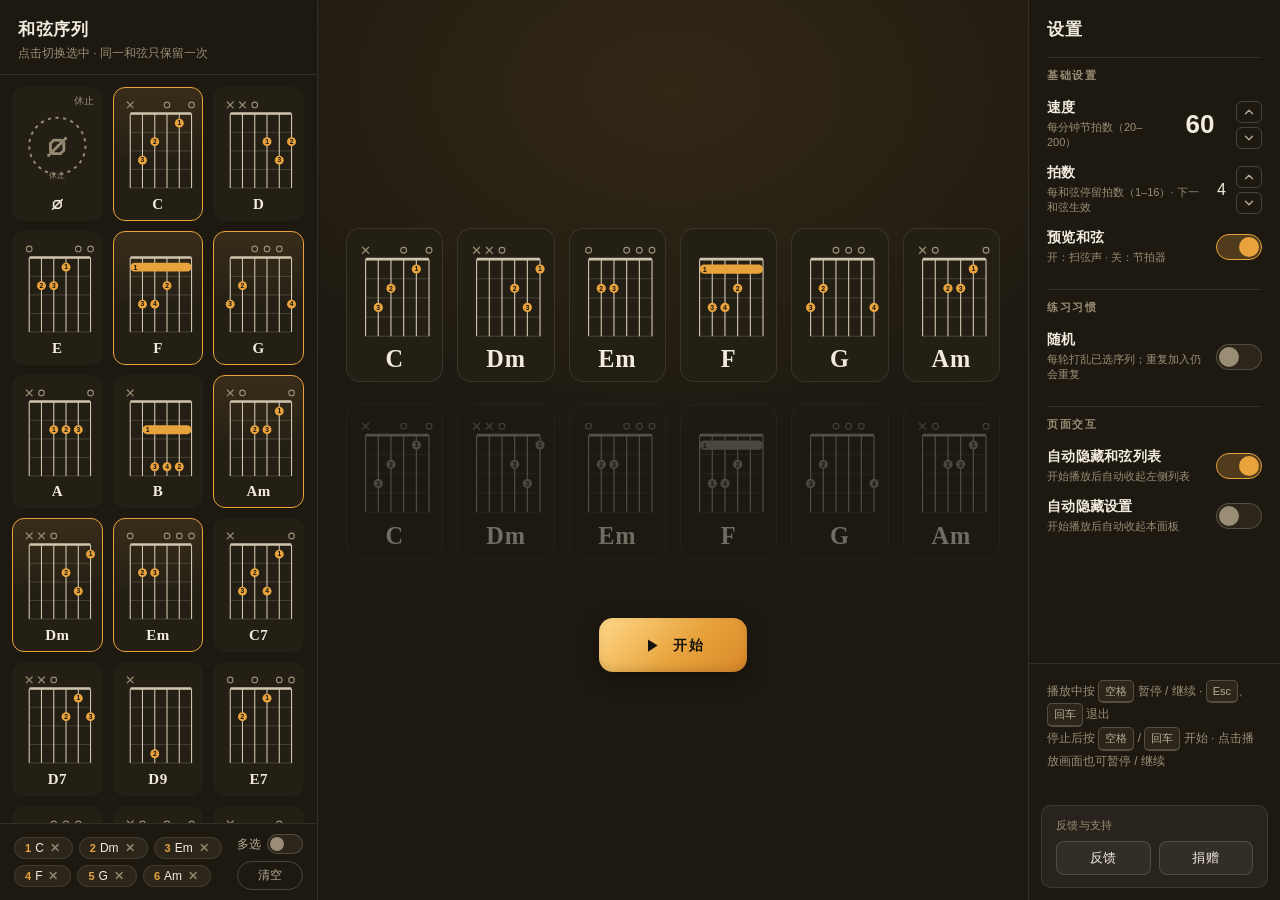
==== commit a6e134ab: "调整页面展示内容和交互逻辑" ====
--- a/player/index.html
+++ b/player/index.html
@@ -2,677 +2,10 @@
 <html lang="zh-CN">
 <head>
 <meta charset="UTF-8">
-<meta name="viewport" content="width=device-width, initial-scale=1">
+<meta name="viewport" content="width=device-width, initial-scale=1, viewport-fit=cover">
 <title>和弦播放器</title>
-<style>
-/* ===== 基础令牌 ===== */
-:root{
-  --bg:#16130D;
-  --bg2:#1D1911;
-  --surface:#241F15;
-  --surface2:#2B251A;
-  /* 描线层（暖白按透明度分档） */
-  --line:rgba(242,236,223,.10);
-  --line-strong:rgba(242,236,223,.20);
-  /* 中性覆盖层：填充/描边共用三档，禁止再手写透明度 */
-  --overlay-1:rgba(242,236,223,.05);   /* 弱填充 */
-  --overlay-2:rgba(242,236,223,.10);   /* 与 --line 同档：填充+描边 */
-  --overlay-3:rgba(242,236,223,.16);   /* 悬停填充 / 强描边 */
-  --text:#F2ECDF;
-  --text2:#B7AC94;
-  --text3:#998D75;   /* 提亮：原 #8C806A 在最亮面上 4.22:1 < AA */
-  --accent:#E8A33D;
-  --accent-deep:#C97F1F;
-  /* 琥珀透明档 */
-  --accent-a08:rgba(232,163,61,.08);   /* 悬停填充 */
-  --accent-a10:rgba(232,163,61,.10);   /* 选中底 / 光环 */
-  --accent-a18:rgba(232,163,61,.18);   /* 悬停光环 */
-  --accent-a25:rgba(232,163,61,.25);   /* 开关选中底 */
-  --accent-a35:rgba(232,163,61,.35);   /* 描边 */
-  --danger:#C96A5A;
-  --danger-a10:rgba(201,106,90,.10);
-  --scrim:rgba(22,19,13,.78);
-  --mask:rgba(10,8,5,.66);
-  /* 显示字体：Windows 落 Palatino Linotype，Android 落 Noto Serif SC，兜底 Georgia */
-  --display:"Iowan Old Style","Palatino Linotype",Palatino,"Songti SC","Noto Serif SC","Source Han Serif SC","STSong",Georgia,serif;
-  --body:-apple-system,BlinkMacSystemFont,"PingFang SC","Hiragino Sans GB","Microsoft YaHei",sans-serif;
-}
-*{box-sizing:border-box;margin:0;padding:0;}
-html,body{height:100%;}
-body{
-  font-family:var(--body);
-  background:var(--bg);
-  color:var(--text);
-  overflow:hidden;
-  -webkit-font-smoothing:antialiased;
-}
-button{font-family:inherit;color:inherit;background:none;border:none;cursor:pointer;}
-button:focus-visible,.switch:focus-visible{outline:2px solid var(--accent);outline-offset:2px;border-radius:8px;}
-
-/* ===== 应用外壳 ===== */
-#app{
-  display:flex;
-  height:100vh;
-  min-height:100%;
-  min-width:960px;
-}
-.side{
-  flex-shrink:0;
-  display:flex;
-  flex-direction:column;
-  background:var(--bg2);
-  transition:width .35s ease,opacity .35s ease,padding-left .35s ease,padding-right .35s ease,border-width .35s ease;
-  overflow:hidden;
-}
-#leftPanel{width:318px;border-right:1px solid var(--line);}
-#rightPanel{width:252px;border-left:1px solid var(--line);}
-#app.running .side{
-  width:0;
-  opacity:0;
-  padding-left:0;
-  padding-right:0;
-  border-width:0;
-  pointer-events:none;
-}
-
-/* ===== 左栏：和弦列表 ===== */
-.panel-head{
-  padding:18px 18px 12px;
-  border-bottom:1px solid var(--line);
-  flex-shrink:0;
-  display:flex;
-  align-items:center;
-  justify-content:space-between;
-  gap:10px;
-}
-.panel-head-text{flex:1;min-width:0;}
-.settings-open,.settings-close{
-  display:none;
-  flex-shrink:0;
-  background:var(--overlay-1);
-  border:1px solid var(--overlay-3);
-  color:var(--text2);
-  border-radius:8px;
-  padding:6px 12px;
-  font-size:12px;
-  letter-spacing:.3px;
-  cursor:pointer;
-  user-select:none;
-  transition:background .2s ease,color .2s ease;
-}
-.settings-open:hover,.settings-close:hover{background:var(--overlay-3);color:var(--text);}
-.settings-close{width:32px;height:32px;padding:0;display:none;align-items:center;justify-content:center;font-size:18px;line-height:1;border-radius:50%;}
-.panel-title{
-  font-size:17px;
-  font-weight:700;
-  letter-spacing:.04em;
-}
-.panel-sub{
-  margin-top:4px;
-  font-size:12px;
-  color:var(--text3);
-}
-#chordList{
-  flex:1;
-  overflow-y:auto;
-  padding:12px;
-  display:flex;
-  flex-wrap:wrap;
-  gap:10px;
-  align-content:flex-start;
-  -webkit-overflow-scrolling:touch;
-  scrollbar-width:thin;
-  scrollbar-color:var(--line-strong) transparent;
-}
-#chordList::-webkit-scrollbar{width:8px;}
-#chordList::-webkit-scrollbar-thumb{background:var(--line-strong);border-radius:4px;}
-.chord-card{
-  width:calc(33.333% - 7px);
-  position:relative;
-  background:var(--surface);
-  border:1.5px solid transparent;
-  border-radius:12px;
-  padding:8px 6px 7px;
-  text-align:center;
-  cursor:pointer;
-  user-select:none;
-  transition:border-color .15s ease,background .15s ease,transform .15s ease;
-}
-.chord-card:hover{background:var(--surface2);transform:translateY(-1px);}
-.chord-card.selected{
-  border-color:var(--accent);
-  background:linear-gradient(180deg,var(--accent-a10),transparent 55%),var(--surface);
-}
-.chord-card svg{width:100%;height:auto;display:block;}
-.card-name{
-  margin-top:4px;
-  font-family:var(--display);   /* 和弦记号统一用显示衬线，与播放态大字同源 */
-  font-size:15px;
-  font-weight:700;
-  letter-spacing:.03em;
-}
-.order-badge{
-  position:absolute;
-  right:-5px;
-  bottom:-5px;
-  min-width:18px;
-  height:18px;
-  padding:0 4px;
-  border-radius:9px;
-  background:var(--accent);
-  color:#16130C;
-  font-size:11px;
-  font-weight:700;
-  line-height:18px;
-  text-align:center;
-  box-shadow:0 1px 4px rgba(0,0,0,.4);
-}
-/* 左栏底部：选中序列 */
-#summaryBar{
-  flex-shrink:0;
-  display:flex;
-  align-items:center;
-  gap:8px;
-  padding:10px 14px;
-  border-top:1px solid var(--line);
-  background:var(--bg2);
-}
-#sumChips{
-  flex:1;
-  min-width:0;
-  display:flex;
-  flex-wrap:wrap;      /* 多行展示：全部可见可点，删除不用横滑 */
-  gap:6px;
-  max-height:150px;
-  overflow-y:auto;
-}
-.sum-chip{
-  flex-shrink:0;
-  display:inline-flex;
-  align-items:center;
-  gap:4px;
-  background:var(--surface2);
-  border:1px solid var(--line);
-  border-radius:999px;
-  padding:3px 10px;
-  font-size:12px;
-  white-space:nowrap;
-}
-.sum-chip b{color:var(--accent);font-weight:700;font-size:11px;}
-#sumEmpty{font-size:12px;color:var(--text3);white-space:nowrap;}
-.sum-chip{
-  cursor:pointer;
-  transition:border-color .12s ease,background .12s ease,transform .12s ease;
-}
-.sum-chip:hover{border-color:var(--accent);background:var(--bg2);}
-.sum-chip:active{transform:scale(.95);}
-.chip-x{
-  font-style:normal;
-  font-size:11px;
-  color:var(--text3);
-  margin-left:1px;
-  padding:0 1px;
-}
-.sum-chip:hover .chip-x{color:var(--text);}
-#clearBtn{
-  flex-shrink:0;
-  font-size:12px;
-  color:var(--text2);
-  border:1px solid var(--line-strong);
-  border-radius:999px;
-  padding:5px 12px;
-  transition:color .15s,border-color .15s;
-}
-#clearBtn:hover{color:var(--text);border-color:var(--accent);}
-
-/* ===== 右栏：设置 ===== */
-#rightPanel .panel-head{border-bottom:none;}
-.set-list{padding:4px 18px 18px;display:flex;flex-direction:column;gap:20px;}
-.set-row{
-  display:flex;
-  align-items:center;
-  justify-content:space-between;
-  gap:12px;
-}
-.set-label{font-size:14px;font-weight:600;letter-spacing:.02em;}
-.set-sub{font-size:11px;color:var(--text3);margin-top:3px;}
-/* BPM 步进器：上下按钮 */
-.bpm-box{
-  display:flex;
-  align-items:center;
-  gap:10px;
-}
-#bpmVal{
-  font-size:26px;
-  font-weight:700;
-  font-variant-numeric:tabular-nums;
-  min-width:52px;
-  text-align:center;
-  color:var(--text);
-}
-.bpm-step{
-  display:flex;
-  flex-direction:column;
-  gap:4px;
-}
-.bpm-btn{
-  width:26px;
-  height:22px;
-  border:1px solid var(--line-strong);
-  border-radius:6px;
-  display:flex;
-  align-items:center;
-  justify-content:center;
-  color:var(--text2);
-  transition:color .15s,border-color .15s,background .15s;
-}
-.bpm-btn:hover{color:var(--text);border-color:var(--accent);background:var(--accent-a08);}
-.bpm-btn:active{transform:translateY(1px);}
-/* 扫弦节奏下拉 */
-.strum-select{
-  appearance:none;
-  -webkit-appearance:none;
-  background:var(--surface2) url("data:image/svg+xml,%3Csvg xmlns='http://www.w3.org/2000/svg' width='10' height='6' viewBox='0 0 10 6'%3E%3Cpath d='M1 1l4 4 4-4' fill='none' stroke='%23B7AC94' stroke-width='1.5' stroke-linecap='round'/%3E%3C/svg%3E") no-repeat right 10px center;
-  color:var(--text);
-  font-size:13px;
-  border:1px solid var(--line-strong);
-  border-radius:8px;
-  padding:7px 28px 7px 12px;
-  cursor:pointer;
-  transition:border-color .15s,background .15s;
-}
-.strum-select:hover{border-color:var(--accent);background-color:var(--accent-a08);}
-.strum-select:focus-visible{outline:2px solid var(--accent);outline-offset:2px;}
-.strum-select option{background:var(--bg2);color:var(--text);}
-/* 开关 */
-.switch{
-  position:relative;
-  width:46px;
-  height:26px;
-  border-radius:13px;
-  background:var(--surface2);
-  border:1px solid var(--line-strong);
-  transition:background .2s ease,border-color .2s ease;
-  flex-shrink:0;
-}
-.switch .knob{
-  position:absolute;
-  top:2px;
-  left:2px;
-  width:20px;
-  height:20px;
-  border-radius:50%;
-  background:var(--text3);
-  transition:transform .2s ease,background .2s ease;
-}
-.switch[aria-checked="true"]{background:var(--accent-a25);border-color:var(--accent);}
-.switch[aria-checked="true"] .knob{transform:translateX(20px);background:var(--accent);}
-#rightPanel .hint{
-  margin-top:auto;
-  padding:16px 18px 20px;
-  font-size:12px;
-  color:var(--text3);
-  line-height:1.7;
-  border-top:1px solid var(--line);
-}
-kbd{
-  display:inline-block;
-  min-width:20px;
-  text-align:center;
-  border:1px solid var(--line-strong);
-  border-bottom-width:2px;
-  border-radius:5px;
-  padding:1px 6px;
-  font-size:11px;
-  font-family:var(--body);
-  color:var(--text2);
-  background:var(--surface2);
-}
-
-/* ===== 中栏：主区域 ===== */
-#center{
-  position:relative;
-  flex:1;
-  min-width:0;
-  background:radial-gradient(120% 65% at 50% 10%,var(--accent-a10),transparent 62%),var(--bg);
-  display:flex;
-  align-items:center;
-  justify-content:center;
-}
-#idleView,#activeView{
-  width:100%;
-  height:100%;
-  flex-direction:column;
-  align-items:center;
-  justify-content:center;
-  position:absolute;
-  top:0;left:0;right:0;bottom:0;
-}
-#idleView{display:flex;}
-#activeView{display:none;padding:76px 24px 28px;}   /* 让出顶栏与底部：短视口下不再与标签重叠 */
-#app.running #idleView{display:none;}
-#app.running #activeView{display:flex;}
-#app.running #pauseBadge{opacity:0;pointer-events:none;}
-#app.running.paused #pauseBadge{opacity:1;pointer-events:auto;}
-#app.running #chordBlock{cursor:pointer;}
-#app.running.paused #chordBlock{cursor:default;}
-#pauseBadge{
-  position:absolute;left:50%;top:56%;transform:translate(-50%,-50%);
-  background:var(--scrim);border:1px solid var(--line-strong);
-  color:var(--text);padding:10px 18px;border-radius:999px;font-size:14px;
-  letter-spacing:.4px;transition:opacity .22s ease;white-space:nowrap;
-  box-shadow:0 6px 24px rgba(0,0,0,.35);z-index:30;}
-@media (max-width:959px){
-  #pauseBadge{font-size:13px;padding:9px 14px;top:58%;white-space:normal;width:max-content;max-width:86%;text-align:center;}
-}
-.overline{
-  font-size:13px;
-  letter-spacing:.42em;
-  text-indent:.42em;
-  color:var(--text3);
-  margin-bottom:34px;
-  text-transform:uppercase;
-}
-#startBtn{
-  width:138px;
-  height:138px;
-  border-radius:50%;
-  background:var(--accent);
-  color:#16130C;
-  font-size:28px;
-  font-weight:700;
-  letter-spacing:.14em;
-  text-indent:.14em;
-  box-sizing:border-box;
-  padding:0;
-  border:none;
-  box-shadow:0 0 0 7px var(--accent-a10),0 10px 30px rgba(0,0,0,.35);
-  transition:transform .2s ease,box-shadow .2s ease;
-}
-#startBtn:hover{transform:translateY(-3px);box-shadow:0 0 0 11px var(--accent-a18),0 16px 36px rgba(0,0,0,.4);}
-#startBtn:active{transform:translateY(0);}
-#idleHint{
-  margin-top:30px;
-  font-size:13px;
-  color:var(--text2);
-  letter-spacing:.1em;
-}
-.hint-mobile{display:none;}
-#toast{
-  position:absolute;
-  top:34px;
-  left:50%;
-  transform:translate(-50%,-8px);
-  background:var(--surface2);
-  border:1px solid var(--line-strong);
-  border-radius:999px;
-  padding:9px 20px;
-  font-size:13px;
-  color:var(--text);
-  opacity:0;
-  pointer-events:none;
-  transition:opacity .25s ease,transform .25s ease;
-  z-index:10;
-  white-space:nowrap;
-}
-#toast.show{opacity:1;transform:translate(-50%,0);}
-/* 开始后的展示 */
-#activeTop{
-  position:absolute;
-  top:0;
-  left:0;
-  right:0;
-  display:flex;
-  align-items:center;
-  justify-content:space-between;
-  padding:20px 28px;
-}
-#modeTag{
-  font-size:12px;
-  color:var(--accent);
-  border:1px solid var(--accent-a35);
-  border-radius:999px;
-  padding:4px 12px;
-  letter-spacing:.06em;
-}
-#posText{font-size:13px;color:var(--text2);font-variant-numeric:tabular-nums;}
-#chordBlock{
-  display:flex;
-  flex-direction:column;
-  align-items:center;
-  justify-content:center;
-  text-align:center;
-  width:100%;   /* 定宽：解开与 SVG 默认 300px 的百分比循环依赖，图表才能吃满上限 */
-  min-height:0;
-}
-#chordName{
-  font-family:var(--display);
-  font-size:clamp(46px,min(10vh,8.5vw),104px);
-  font-weight:700;
-  line-height:1;
-  letter-spacing:.03em;
-  color:var(--text);
-}
-#nextChord{
-  margin-top:16px;
-  font-size:17px;
-  color:var(--text2);
-  letter-spacing:.05em;
-  min-height:24px;
-}
-#nextChord b{
-  font-family:var(--display);
-  color:var(--accent);
-  font-size:20px;
-  font-weight:700;
-  margin-left:6px;
-  letter-spacing:.02em;
-  display:inline-block;
-}
-/* 临近切换：最后 1 拍预告高亮脉冲，提醒"准备换" */
-#nextChord.imminent b{
-  color:#16130C;
-  background:var(--accent);
-  border-radius:6px;
-  padding:2px 10px;
-  animation:nextPulse .45s ease-in-out infinite alternate;
-}
-@keyframes nextPulse{
-  from{transform:scale(1);}
-  to{transform:scale(1.18);}
-}
-#bigChord{
-  /* 宽度驱动（SVG 按 4:5 自带高度），宽度上限由"高度预算"反推：
-     72vh-182px ≈ 扣掉顶栏 76 + 屏底留白 28 + 和弦名 10vh + 预告/扫弦/进度条约 123px 后剩下的可用高度 */
-  width:min(400px,max(140px,calc(72vh - 182px)),100%);
-  margin-top:18px;
-}
-#bigChord svg{width:100%;height:auto;display:block;max-width:100%;}
-#strumInfo{
-  margin-top:16px;
-  font-size:14px;
-  color:var(--text2);
-  letter-spacing:.12em;
-}
-#strumInfo .glyph{color:var(--accent);font-weight:700;margin:0 4px;}
-#progressWrap{
-  /* 收进演奏焦点区：跟随和弦图/扫弦信息，不再钉在窗口底缘 */
-  margin-top:30px;
-  padding:0 40px;
-  display:flex;
-  justify-content:center;
-}
-#progress{
-  width:min(560px,84%);
-  height:3px;
-  border-radius:2px;
-  background:var(--line-strong);
-  overflow:hidden;
-}
-#progressFill{
-  width:0%;
-  height:100%;
-  background:var(--accent);
-  border-radius:2px;
-}
-
-/* ===== 停止按钮 ===== */
-#stopBtn{
-  font-size:13px;
-  color:var(--text2);
-  border:1px solid var(--line-strong);
-  border-radius:999px;
-  padding:8px 16px;
-  display:inline-flex;
-  align-items:center;
-  gap:7px;
-  transition:color .15s,border-color .15s,background .15s;
-}
-#stopBtn:hover{color:var(--text);border-color:var(--danger);background:var(--danger-a10);}
-#stopBtn .sq{width:10px;height:10px;border-radius:2px;background:var(--danger);flex-shrink:0;}
-
-/* ===== 休止占位卡（左栏首项） ===== */
-.rest-badge{
-  position:absolute;
-  top:6px;
-  right:8px;
-  font-size:10px;
-  color:var(--text3);
-}
-
-/* ===== 窄屏适配（≤959px：竖排三区；与 #app 的 min-width:960 对齐，消灭 769–959 死区） ===== */
-@media (max-width:959px){
-  #app{
-    min-width:0;
-    flex-direction:column;
-    height:100vh;   /* vh 回退：旧浏览器不支持 dvh */
-    height:100dvh;
-  }
-  .side{
-    transition:height .35s ease,opacity .35s ease,padding .35s ease,border-width .35s ease;
-  }
-  #leftPanel{
-    width:100%;
-    flex:1;
-    min-height:0;
-    border-right:none;
-    border-bottom:1px solid var(--line);
-  }
-  #rightPanel{
-    position:fixed;
-    top:0;left:0;right:0;bottom:0;
-    z-index:90;
-    width:100%;
-    display:none;
-    flex-direction:column;
-    background:var(--bg);
-    border-left:none;
-    border-top:none;
-  }
-  #rightPanel.show{display:flex;animation:donateFade .18s ease;}
-  #center{flex:0 0 auto;min-height:175px;}
-  .settings-open{display:inline-flex;}
-  .settings-close{display:inline-flex;}
-  .set-list{flex:1;overflow-y:auto;}
-  .support-box{flex-shrink:0;}
-  #app.running .side{
-    width:100%;
-    flex:0 0 0;
-    height:0;
-    opacity:0;
-    padding:0;
-    border-width:0;
-    pointer-events:none;
-  }
-  #app.running #center{flex:1;min-height:0;}
-  .panel-head{padding:10px 14px 8px;}
-  .panel-title{font-size:15px;}
-  .panel-sub{font-size:11px;}
-  #chordList{gap:6px;padding:6px;}
-  .chord-card{width:calc(25% - 5px);padding:6px 4px 5px;border-radius:10px;}
-  .card-name{font-size:12px;margin-top:4px;}
-  #sumChips{max-height:100px;gap:5px;padding:0 10px 8px;}
-  .set-list{padding:4px 14px 12px;gap:14px;}
-  .set-label{font-size:13px;}
-  .set-sub{font-size:10px;}
-  #rightPanel .hint{display:none;}
-  .bpm-btn{width:40px;height:32px;}
-  .switch{width:52px;height:30px;}
-  .switch .knob{width:22px;height:22px;}
-  .switch[aria-checked="true"] .knob{transform:translateX(22px);}
-  #startBtn{width:100px;height:100px;font-size:22px;box-shadow:0 0 0 6px var(--accent-a10),0 8px 24px rgba(0,0,0,.35);}
-  .overline{margin-bottom:20px;font-size:12px;}
-  #idleHint{margin-top:18px;font-size:12px;}
-  .hint-pc{display:none;}
-  .hint-mobile{display:inline;}
-  #activeTop{padding:12px 14px;}
-  /* 移动端播放区：当前名 → 大图 → 下一个预告 → 扫弦（与桌面 DOM 顺序一致） */
-  #chordName{font-size:clamp(40px,16vw,84px);}
-  #activeView{padding:56px 14px 16px;}
-  #bigChord{width:min(88vw,400px,max(140px,calc(72vh - 234px)));margin-top:12px;}
-  #nextChord{margin-top:14px;font-size:16px;min-height:22px;}
-  #nextChord b{font-size:19px;}
-  #strumInfo{margin-top:12px;font-size:13px;}
-  #progressWrap{margin-top:14px;padding:0 16px;}
-  #toast{top:16px;font-size:12px;}
-  .sum-chip{padding:6px 12px;font-size:13px;}
-  button,.chord-card,.switch,#startBtn,#stopBtn,.sum-chip{touch-action:manipulation;}
-  .chord-card:active{transform:scale(.97);}
-}
-@media (max-width:420px){
-  #center{min-height:150px;}
-  #startBtn{width:88px;height:88px;font-size:20px;}
-  .overline{margin-bottom:14px;letter-spacing:.3em;font-size:11px;}
-  #idleHint{margin-top:14px;font-size:11px;}
-  #chordList{gap:5px;padding:5px;}
-  .chord-card{width:calc(20% - 4px);}
-  #bpmVal{font-size:22px;min-width:44px;}
-}
-
-/* 设置面板内：反馈与支持 */
-.support-box{margin:14px 12px 12px;padding:12px 14px;border:1px solid var(--line);
-  border-radius:10px;background:var(--overlay-1);}
-.support-label{font-size:11px;color:var(--text3);letter-spacing:.3px;margin-bottom:8px;}
-.support-links{display:flex;gap:8px;}
-.support-links a,.support-links button{
-  flex:1;text-align:center;color:var(--text);background:var(--overlay-1);
-  border:1px solid var(--overlay-3);border-radius:8px;padding:7px 0;
-  font-size:13px;letter-spacing:.3px;user-select:none;cursor:pointer;
-  transition:background .2s ease,color .2s ease;
-}
-.support-links a{text-decoration:none;}
-.support-links a:hover,.support-links button:hover{background:var(--overlay-3);color:var(--text);}
-/* 捐赠弹层 */
-.donate-mask{
-  position:fixed;top:0;left:0;right:0;bottom:0;background:var(--mask);z-index:100;
-  display:none;align-items:center;justify-content:center;padding:20px;
-}
-.donate-mask.show{display:flex;animation:donateFade .18s ease;}
-.donate-card{
-  background:#221D14;border:1px solid var(--overlay-3);border-radius:16px;
-  padding:20px 22px 22px;max-width:340px;width:100%;box-sizing:border-box;
-  box-shadow:0 18px 60px rgba(0,0,0,.5);
-}
-.donate-head{display:flex;align-items:center;justify-content:space-between;}
-.donate-title{font-size:16px;font-weight:600;color:var(--text);letter-spacing:.4px;}
-.donate-close{
-  width:30px;height:30px;border-radius:50%;border:1px solid var(--overlay-3);
-  background:transparent;color:var(--text2);font-size:17px;line-height:1;cursor:pointer;
-  display:flex;align-items:center;justify-content:center;padding:0;
-}
-.donate-close:hover{color:var(--text);background:var(--overlay-3);}
-.donate-tip{font-size:12.5px;color:var(--text3);margin:12px 0 14px;line-height:1.6;}
-.donate-card img{width:100%;height:auto;border-radius:10px;display:block;}
-@keyframes donateFade{from{opacity:0;}to{opacity:1;}}
-/* 前庭安全：关闭一切动画/过渡（含 nextPulse 无限脉冲、面板收放） */
-@media (prefers-reduced-motion:reduce){
-  *,*::before,*::after{
-    animation-duration:.01ms!important;
-    animation-iteration-count:1!important;
-    transition-duration:.01ms!important;
-  }
-}
-</style>
+<link rel="icon" href="favicon.ico" type="image/x-icon">
+<link rel="stylesheet" href="style.css">
 </head>
 <body>
 <div id="app">
@@ -681,46 +14,54 @@
   <aside id="leftPanel" class="side">
     <div class="panel-head">
       <div class="panel-head-text">
-        <div class="panel-title">常用和弦</div>
-        <div class="panel-sub">点击多选 · 选中按顺序播放</div>
+        <div class="panel-title">和弦序列</div>
+        <div class="panel-sub" id="leftSub">点击多选 · 选中按顺序播放</div>
       </div>
       <button id="settingsOpen" class="settings-open" type="button" aria-label="打开设置">设置</button>
+      <button id="chordClose" class="settings-close" type="button" aria-label="关闭选择和弦">×</button>
     </div>
     <div id="chordList"></div>
     <div id="summaryBar">
       <span id="sumEmpty">未选中任何和弦</span>
       <div id="sumChips"></div>
-      <button id="clearBtn" type="button">清空</button>
+      <div class="sum-actions">
+        <label class="multi-wrap" title="开：同一和弦可重复选中多次；关：同一和弦只保留一次">
+          <span id="multiLabel">多选</span>
+          <button class="switch mini" id="multiSwitch" type="button" role="switch" aria-label="允许重复选择和弦" aria-checked="true"><span class="knob"></span></button>
+        </label>
+        <button id="clearBtn" type="button">清空</button>
+      </div>
     </div>
   </aside>
 
+  <!-- 移动端半弹层遮罩 -->
+  <div id="sheetScrim"></div>
+
   <!-- ===== 中栏：主区域 ===== -->
   <main id="center">
-    <section id="idleView">
-      <div class="overline">和弦转换练习</div>
-      <button id="startBtn" type="button">开始</button>
-      <div id="idleHint">
-        <span class="hint-pc">点击按钮开始 · 空格 / 回车 切换</span>
-        <span class="hint-mobile">点击按钮开始 · 播放中点击画面可暂停</span>
-      </div>
-    </section>
     <section id="activeView">
-      <div id="activeTop">
-        <span id="posText"></span>
-        <span id="modeTag">按顺序</span>
-        <button id="stopBtn" type="button" aria-label="停止练习"><span class="sq"></span>停止</button>
-      </div>
       <div id="chordBlock">
-        <div id="chordName"></div>
-        <div id="bigChord"></div>
-        <div id="nextChord" aria-live="polite"></div>
-        <div id="strumInfo"></div>
+        <div id="seqStage">
+          <div class="seq-actions">
+            <button id="mLandscapeBtn" class="m-landscape-btn" type="button" aria-label="网页横屏练习">横屏</button>
+          </div>
+          <div id="rowStack"></div>
+        </div>
+        <div id="rhythmVisual">
+          <div id="beatDots" aria-label="节拍提示"></div>
+        </div>
       </div>
       <div id="pauseBadge" role="status">
         <span class="hint-pc">⏸ 已暂停 · 空格 / 点击画面继续</span>
-        <span class="hint-mobile">⏸ 已暂停 · 点击画面继续</span>
+        <span class="hint-mobile">⏸ 已暂停</span>
       </div>
-      <div id="progressWrap"><div id="progress"><div id="progressFill"></div></div></div>
+      <button id="mLandscapeExit" class="m-landscape-exit" type="button" aria-label="退出横屏并暂停练习">×</button>
+      <button id="stopRound" type="button" aria-label="停止练习">✓</button>
+      <div id="mCtrl">
+        <button id="mChordOpen" type="button" class="m-side-btn">选择和弦</button>
+        <button id="mPlayBtn" type="button" aria-label="开始练习"><svg class="m-play-icon" viewBox="0 0 24 24" aria-hidden="true"><path d="M8 5v14l11-7z" fill="currentColor"/></svg><span class="m-play-label">开始</span></button>
+        <button id="mSetOpen" type="button" class="m-side-btn">设置</button>
+      </div>
     </section>
     <div id="toast"></div>
   </main>
@@ -732,46 +73,68 @@
       <button id="settingsClose" class="settings-close" type="button" aria-label="关闭设置">×</button>
     </div>
     <div class="set-list">
-      <div class="set-row">
-        <div>
-          <div class="set-label">速度</div>
-          <div class="set-sub">每和弦 4 拍（一小节）</div>
-        </div>
-        <div class="bpm-box">
-          <span id="bpmVal">60</span>
-          <div class="bpm-step">
-            <button class="bpm-btn" id="bpmUp" type="button" aria-label="加快 5 BPM"><svg viewBox="0 0 24 24" width="14" height="14" aria-hidden="true"><path d="M6 15l6-6 6 6" fill="none" stroke="currentColor" stroke-width="2.4" stroke-linecap="round" stroke-linejoin="round"/></svg></button>
-            <button class="bpm-btn" id="bpmDown" type="button" aria-label="减慢 5 BPM"><svg viewBox="0 0 24 24" width="14" height="14" aria-hidden="true"><path d="M6 9l6 6 6-6" fill="none" stroke="currentColor" stroke-width="2.4" stroke-linecap="round" stroke-linejoin="round"/></svg></button>
+      <div class="set-group">
+        <div class="set-group-title">基础设置</div>
+        <div class="set-row">
+          <div>
+            <div class="set-label">速度</div>
+            <div class="set-sub" id="bpmSub">每分钟节拍数（20–200）</div>
+          </div>
+          <div class="bpm-box">
+            <span id="bpmVal">60</span>
+            <div class="bpm-step">
+              <button class="bpm-btn" id="bpmUp" type="button" aria-label="加快 5 BPM"><svg viewBox="0 0 24 24" width="14" height="14" aria-hidden="true"><path d="M6 15l6-6 6 6" fill="none" stroke="currentColor" stroke-width="2.4" stroke-linecap="round" stroke-linejoin="round"/></svg></button>
+              <button class="bpm-btn" id="bpmDown" type="button" aria-label="减慢 5 BPM"><svg viewBox="0 0 24 24" width="14" height="14" aria-hidden="true"><path d="M6 9l6 6 6-6" fill="none" stroke="currentColor" stroke-width="2.4" stroke-linecap="round" stroke-linejoin="round"/></svg></button>
+            </div>
           </div>
         </div>
+        <div class="set-row">
+          <div>
+            <div class="set-label">拍数</div>
+            <div class="set-sub" id="beatSub">每和弦停留拍数（1–16）· 下一和弦生效</div>
+          </div>
+          <div class="bpm-box">
+            <span id="beatVal">4</span>
+            <div class="bpm-step">
+              <button class="bpm-btn" id="beatUp" type="button" aria-label="拍数 +1"><svg viewBox="0 0 24 24" width="14" height="14" aria-hidden="true"><path d="M6 15l6-6 6 6" fill="none" stroke="currentColor" stroke-width="2.4" stroke-linecap="round" stroke-linejoin="round"/></svg></button>
+              <button class="bpm-btn" id="beatDown" type="button" aria-label="拍数 -1"><svg viewBox="0 0 24 24" width="14" height="14" aria-hidden="true"><path d="M6 9l6 6 6-6" fill="none" stroke="currentColor" stroke-width="2.4" stroke-linecap="round" stroke-linejoin="round"/></svg></button>
+            </div>
+          </div>
+        </div>
+        <div class="set-row">
+          <div>
+            <div class="set-label">预览和弦</div>
+            <div class="set-sub">开：扫弦声 · 关：节拍器</div>
+          </div>
+          <button class="switch" id="previewSwitch" type="button" role="switch" aria-label="切换扫弦声或节拍器" aria-checked="true"><span class="knob"></span></button>
+        </div>
       </div>
-      <div class="set-row">
-        <div>
-          <div class="set-label">预览和弦</div>
-          <div class="set-sub">开：扫弦声 · 关：节拍器</div>
+      <div class="set-group">
+        <div class="set-group-title">练习习惯</div>
+        <div class="set-row">
+          <div>
+            <div class="set-label">随机</div>
+            <div class="set-sub">每轮打乱已选序列；重复加入仍会重复</div>
+          </div>
+          <button class="switch" id="randomSwitch" type="button" role="switch" aria-label="切换随机播放" aria-checked="false"><span class="knob"></span></button>
         </div>
-        <button class="switch" id="previewSwitch" type="button" role="switch" aria-checked="true"><span class="knob"></span></button>
       </div>
-      <div class="set-row">
-        <div>
-          <div class="set-label">扫弦节奏</div>
-          <div class="set-sub">全下扫，两种可选 · 播放中切换下一和弦生效</div>
+      <div class="set-group">
+        <div class="set-group-title">页面交互</div>
+        <div class="set-row">
+          <div>
+            <div class="set-label">自动隐藏和弦列表</div>
+            <div class="set-sub">开始播放后自动收起左侧列表</div>
+          </div>
+          <button class="switch" id="hideListSwitch" type="button" role="switch" aria-label="播放时自动隐藏和弦列表" aria-checked="true"><span class="knob"></span></button>
         </div>
-        <select id="strumSelect" class="strum-select" aria-label="扫弦节奏"></select>
-      </div>
-      <div class="set-row">
-        <div>
-          <div class="set-label">随机</div>
-          <div class="set-sub">洗牌播放，一轮内不重复</div>
+        <div class="set-row">
+          <div>
+            <div class="set-label">自动隐藏设置</div>
+            <div class="set-sub">开始播放后自动收起本面板</div>
+          </div>
+          <button class="switch" id="hideSetSwitch" type="button" role="switch" aria-label="播放时自动隐藏设置" aria-checked="false"><span class="knob"></span></button>
         </div>
-        <button class="switch" id="randomSwitch" type="button" role="switch" aria-checked="false"><span class="knob"></span></button>
-      </div>
-      <div class="set-row">
-        <div>
-          <div class="set-label">下一和弦</div>
-          <div class="set-sub">播放时预告下一和弦 · 切换前高亮提醒</div>
-        </div>
-        <button class="switch" id="nextSwitch" type="button" role="switch" aria-checked="true"><span class="knob"></span></button>
       </div>
     </div>
     <div class="hint">
@@ -788,699 +151,18 @@
   </aside>
   <!-- 捐赠弹层（收款码内嵌 base64，单文件可离线展示） -->
   <div id="donateMask" class="donate-mask">
-    <div class="donate-card" role="dialog" aria-modal="true" aria-label="捐赠">
+    <div class="donate-card" role="dialog" aria-modal="true" aria-labelledby="donateTitle" aria-describedby="donateTip">
       <div class="donate-head">
-        <div class="donate-title">感谢支持</div>
+        <div class="donate-title" id="donateTitle">感谢支持</div>
         <button type="button" class="donate-close" id="donateClose" aria-label="关闭">×</button>
       </div>
-      <div class="donate-tip">如果这个工具对你有帮助，可以扫一扫支持一下～</div>
+      <div class="donate-tip" id="donateTip">如果这个工具对你有帮助，可以扫一扫支持一下～</div>
       <img id="donateImg" src="[data-uri]" alt="微信收款码">
     </div>
   </div>
 
 </div>
 
-<script>
-(function(){
-'use strict';
-
-/* ===================== 配置区 ===================== */
-/* 和弦库：在此增删和弦即可。
-   frets   低E→高e 共6弦：-1=闷音X，0=空弦，>0=品格数
-   fingers 对应每根弦的按弦手指（0=不按），仅用于指法图标注
-   barre   横按（可选）：{fret:品数, from:起始弦序号, to:结束弦序号} */
-const CHORDS = [
-  { name:'C',   frets:[-1, 3, 2, 0, 1, 0], fingers:[0, 3, 2, 0, 1, 0] },
-  { name:'D',   frets:[-1,-1, 0, 2, 3, 2], fingers:[0, 0, 0, 1, 3, 2] },
-  { name:'E',   frets:[ 0, 2, 2, 1, 0, 0], fingers:[0, 2, 3, 1, 0, 0] },
-  { name:'F',   frets:[ 1, 3, 3, 2, 1, 1], fingers:[1, 3, 4, 2, 1, 1], barre:{fret:1, from:0, to:5} },
-  { name:'G',   frets:[ 3, 2, 0, 0, 0, 3], fingers:[3, 2, 0, 0, 0, 4] },
-  { name:'A',   frets:[-1, 0, 2, 2, 2, 0], fingers:[0, 0, 1, 2, 3, 0] },
-  { name:'B',   frets:[-1, 2, 4, 4, 4, 2], fingers:[0, 1, 3, 4, 2, 1], barre:{fret:2, from:1, to:5} },
-  { name:'Am',  frets:[-1, 0, 2, 2, 1, 0], fingers:[0, 0, 2, 3, 1, 0] },
-  { name:'Dm',  frets:[-1,-1, 0, 2, 3, 1], fingers:[0, 0, 0, 2, 3, 1] },
-  { name:'Em',  frets:[ 0, 2, 2, 0, 0, 0], fingers:[0, 2, 3, 0, 0, 0] },
-  { name:'C7',  frets:[-1, 3, 2, 3, 1, 0], fingers:[0, 3, 2, 4, 1, 0] },
-  { name:'D7',  frets:[-1,-1, 0, 2, 1, 2], fingers:[0, 0, 0, 2, 1, 3] },
-  { name:'D9',  frets:[-1, 5, 4, 5, 5, 5], fingers:[0, 1, 2, 1, 1, 1] },
-  { name:'E7',  frets:[ 0, 2, 0, 1, 0, 0], fingers:[0, 2, 0, 1, 0, 0] },
-  { name:'G7',  frets:[ 3, 2, 0, 0, 0, 1], fingers:[3, 2, 0, 0, 0, 1] },
-  { name:'A7',  frets:[-1, 0, 2, 0, 2, 0], fingers:[0, 0, 1, 0, 2, 0] },
-  { name:'B7',  frets:[-1, 2, 1, 2, 0, 2], fingers:[0, 2, 1, 3, 0, 4] },
-  { name:'Cmaj7',frets:[-1, 3, 2, 0, 0, 0], fingers:[0, 3, 2, 0, 0, 0] },
-  { name:'Fmaj7',frets:[-1,-1, 3, 2, 1, 0], fingers:[0, 0, 3, 2, 1, 0] },
-  { name:'Am7', frets:[-1, 0, 2, 0, 1, 0], fingers:[0, 0, 2, 0, 1, 0] },
-  { name:'Dm7', frets:[-1,-1, 0, 2, 1, 1], fingers:[0, 0, 0, 3, 1, 2] },
-  { name:'Em7', frets:[ 0, 2, 0, 0, 0, 0], fingers:[0, 2, 0, 0, 0, 0] }
-];
-
-const CHORD_MAP = {};
-CHORDS.forEach(function(c){ CHORD_MAP[c.name] = c; });
-/* 休止占位（练歌时用于休止小节 / 调整和弦节奏）：可正常选中、进序列，播放时不发声 */
-const REST_CHORD = { name:'⌀', rest:true };
-CHORD_MAP['⌀'] = REST_CHORD;
-
-/* 扫弦节奏：设置面板可选，两种「全下」节奏（全部为下扫，无上扫）。
-   beat: 每和弦停留拍数；pattern: 扫弦动作 { at: 第几拍开始扫（可带 .5 表示半拍），dir: 固定 'down' }
-   想自定义：改 pattern 的 at 增减下扫次数，或照格式新增一项 */
-const STRUM_PATTERNS = {
-  quarter: { name:'四分全下', beat:4, pattern:[
-    { at:0, dir:'down' }, { at:1, dir:'down' }, { at:2, dir:'down' }, { at:3, dir:'down' }
-  ]},
-  half: { name:'二分全下', beat:4, pattern:[
-    { at:0, dir:'down' }, { at:2, dir:'down' }
-  ]}
-};
-const STRUM_DEFAULT = 'quarter';    /* 默认节奏 id */
-const BPM_MIN = 20, BPM_MAX = 200, BPM_STEP = 5;
-const FADE_IN = 0.25;           /* 淡入占每和弦时长比例 */
-const FADE_OUT = 0;             /* 无淡出：原淡出时间并入中间保持（25% 淡入 + 75% 保持） */
-const OPEN_FREQS = [82.41, 110.00, 146.83, 196.00, 246.94, 329.63];
-
-/* 真实吉他扫弦采样（Freesound，SpeedY 尼龙吉他 CC0，可开源）：有采样直接播放录音，
-   含 F（SpeedY Bar Chord Style，同琴同录音）；B/C7/G7/Fmaj7/Am7/Dm7/Em7 与新增
-   自定义和弦走合成兜底（无版权问题，可推 GitHub） */
-const CHORD_SAMPLES = {
-  C: '[data-uri]',
-  D: '[data-uri]',
-  E: '[data-uri]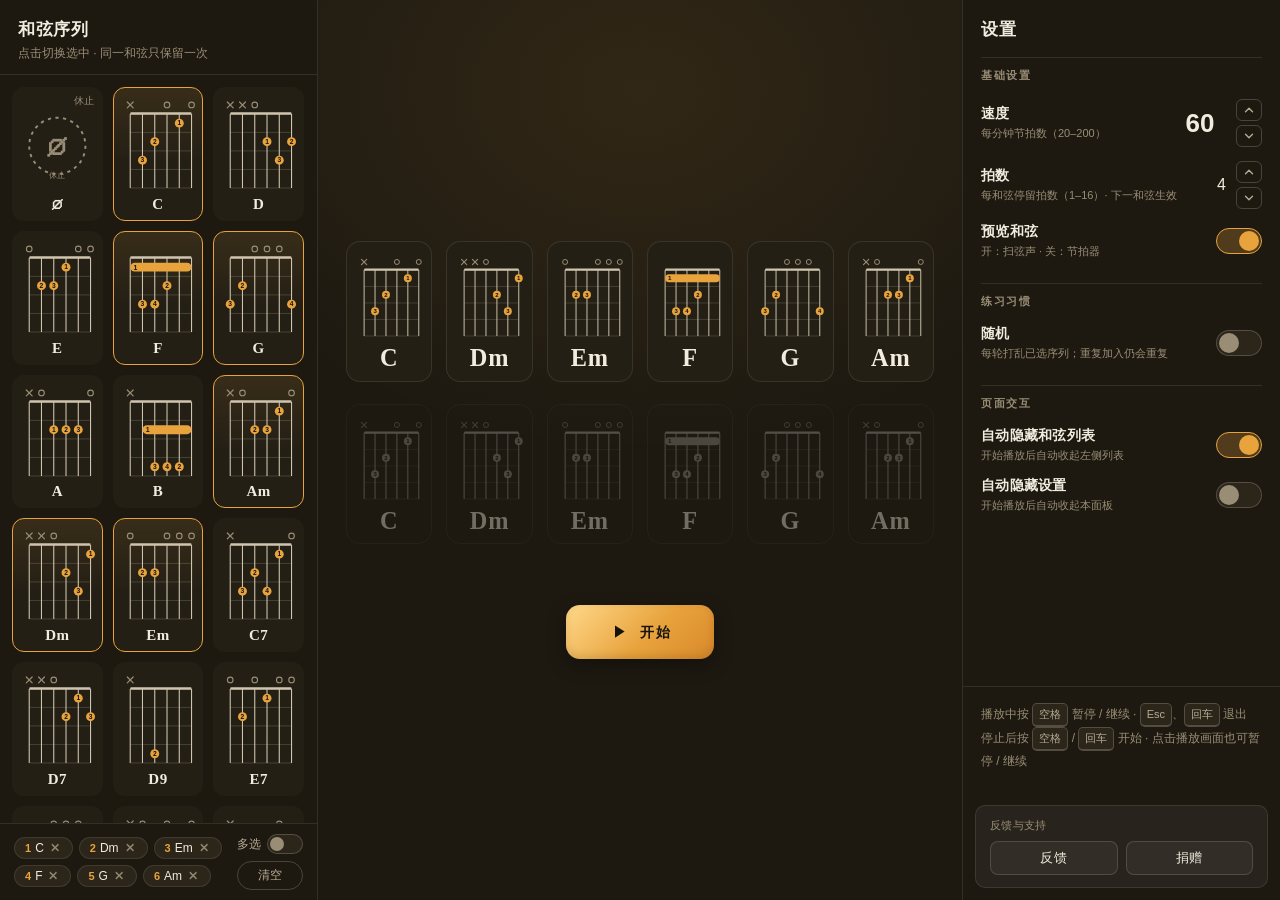
==== commit ef8e7450: "持久化" ====
--- a/player/index.html
+++ b/player/index.html
@@ -163,6 +163,7 @@
 
 </div>
 
-<script src="app.js"></script>
+<script src="store.js"></script>
+  <script src="app.js"></script>
 </body>
 </html>
--- a/player/style.css
+++ b/player/style.css
@@ -30,6 +30,8 @@
   /* 显示字体：Windows 落 Palatino Linotype，Android 落 Noto Serif SC，兜底 Georgia */
   --display:"Iowan Old Style","Palatino Linotype",Palatino,"Songti SC","Noto Serif SC","Source Han Serif SC","STSong",Georgia,serif;
   --body:-apple-system,BlinkMacSystemFont,"PingFang SC","Hiragino Sans GB","Microsoft YaHei",sans-serif;
+  /* 左右侧栏等宽：改一处即两侧同步 */
+  --side-w:318px;
 }
 *{box-sizing:border-box;margin:0;padding:0;}
 html,body{height:100%;}
@@ -59,8 +61,8 @@
   transition:width .35s ease,opacity .35s ease,padding-left .35s ease,padding-right .35s ease,border-width .35s ease;
   overflow:hidden;
 }
-#leftPanel{width:318px;border-right:1px solid var(--line);}
-#rightPanel{width:252px;border-left:1px solid var(--line);}
+#leftPanel{width:var(--side-w);border-right:1px solid var(--line);}
+#rightPanel{width:var(--side-w);border-left:1px solid var(--line);}
 /* 桌面端：running 时按配置收起对应面板（hide-running 由 JS 按"自动隐藏"开关加） */
 #app.running .side.hide-running{
   width:0;
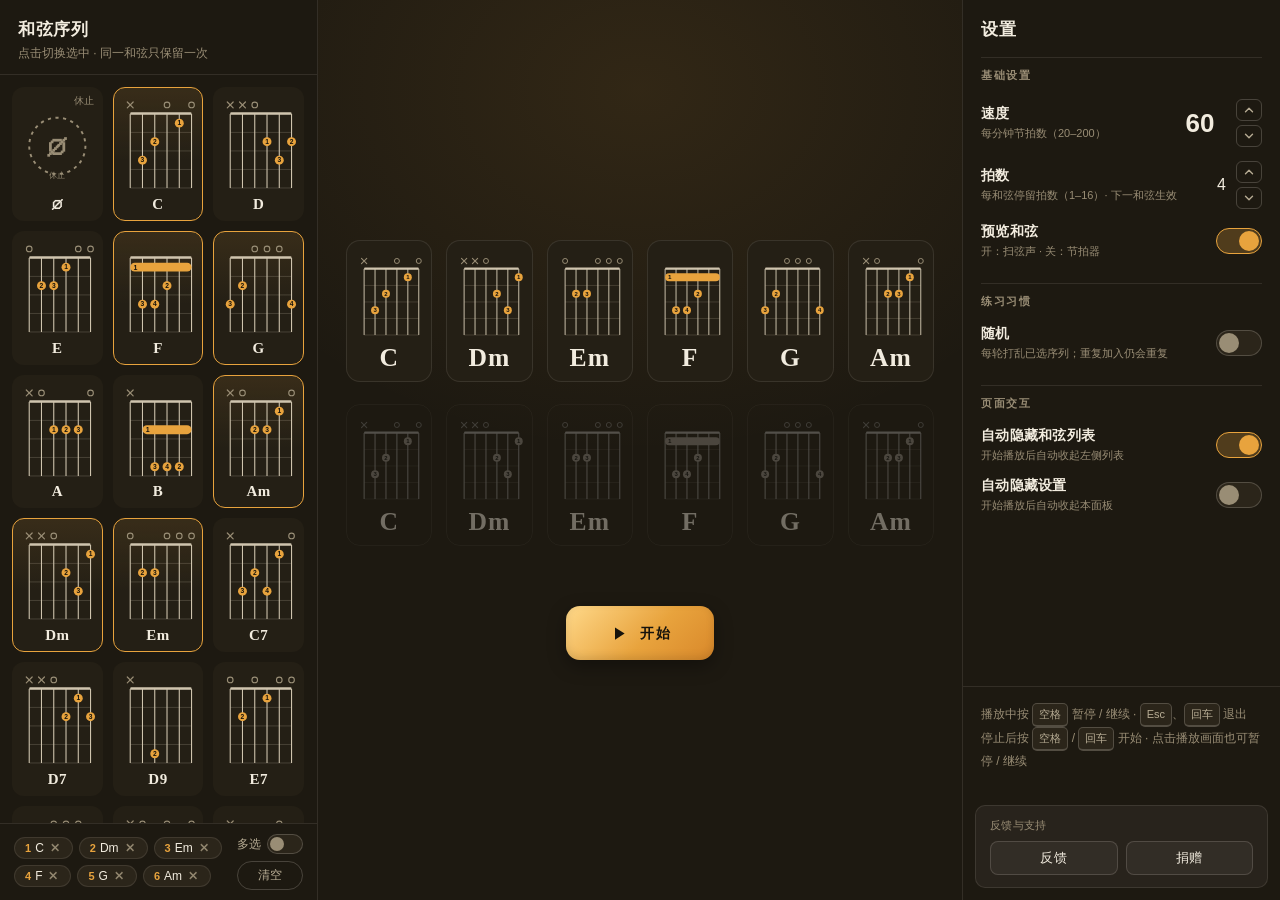
==== commit 79ce5e9b: "变大变大" ====
--- a/player/index.html
+++ b/player/index.html
@@ -45,7 +45,7 @@
           <div class="seq-actions">
             <button id="mLandscapeBtn" class="m-landscape-btn" type="button" aria-label="网页横屏练习">横屏</button>
           </div>
-          <div id="rowStack"></div>
+          <div id="rowStack" aria-hidden="true"><div class="seq-skel-row"><div class="seq-skel-cell"><i class="ln"></i><i class="ln"></i><i class="ln"></i></div><div class="seq-skel-cell"><i class="ln"></i><i class="ln"></i><i class="ln"></i></div><div class="seq-skel-cell"><i class="ln"></i><i class="ln"></i><i class="ln"></i></div><div class="seq-skel-cell"><i class="ln"></i><i class="ln"></i><i class="ln"></i></div><div class="seq-skel-cell"><i class="ln"></i><i class="ln"></i><i class="ln"></i></div><div class="seq-skel-cell"><i class="ln"></i><i class="ln"></i><i class="ln"></i></div></div><div class="seq-skel-row weak"><div class="seq-skel-cell"><i class="ln"></i><i class="ln"></i><i class="ln"></i></div><div class="seq-skel-cell"><i class="ln"></i><i class="ln"></i><i class="ln"></i></div><div class="seq-skel-cell"><i class="ln"></i><i class="ln"></i><i class="ln"></i></div><div class="seq-skel-cell"><i class="ln"></i><i class="ln"></i><i class="ln"></i></div><div class="seq-skel-cell"><i class="ln"></i><i class="ln"></i><i class="ln"></i></div><div class="seq-skel-cell"><i class="ln"></i><i class="ln"></i><i class="ln"></i></div></div></div>
         </div>
         <div id="rhythmVisual">
           <div id="beatDots" aria-label="节拍提示"></div>
--- a/player/style.css
+++ b/player/style.css
@@ -486,7 +486,7 @@
 #seqStage{
   position:relative;
   width:100%;
-  max-width:1180px;
+  max-width:1680px;
   margin:0 auto;
   min-height:0;
 }
@@ -512,7 +512,7 @@
   align-items:stretch;
 }
 .seq-cell{
-  flex:0 1 148px;
+  flex:1 1 150px;max-width:210px;
   min-width:0;
   display:flex;
   flex-direction:column;
@@ -524,11 +524,11 @@
   padding:12px 8px 10px;
   transition:border-color .2s ease,background .2s ease,transform .2s ease,box-shadow .2s ease,opacity .3s ease;
 }
-.seq-cell-svg{width:100%;max-width:112px;}
+.seq-cell-svg{width:100%;max-width:180px;}
 .seq-cell-svg svg{width:100%;height:auto;display:block;}
 .seq-cell-name{
   font-family:var(--display);
-  font-size:clamp(18px,1.9vw,25px);
+  font-size:clamp(18px,2vw,32px);
   font-weight:700;
   letter-spacing:.04em;
   line-height:1;
@@ -540,6 +540,22 @@
   border-color:var(--line);
 }
 #rowStack .seq-row.weak .seq-cell-svg{filter:grayscale(.9) brightness(.82);}
+/* 首屏骨架：app.js(约0.5MB,内嵌音频)就绪前占位，renderStandby() 渲染真实卡片后自动整体替换 */
+.seq-skel-row{display:flex;justify-content:center;align-items:stretch;}
+.seq-skel-row + .seq-skel-row{margin-top:22px;}
+.seq-skel-cell{
+  flex:1 1 150px;max-width:210px;min-width:0;height:200px;margin:0 7px;
+  border:1.5px solid var(--line);border-radius:14px;background:var(--surface);
+  display:flex;flex-direction:column;align-items:center;justify-content:center;
+  animation:skelBreath 1.4s ease-in-out infinite;
+}
+.seq-skel-row.weak .seq-skel-cell{opacity:.4;animation:none;}
+.seq-skel-cell .ln{display:block;height:10px;border-radius:5px;background:var(--line);}
+.seq-skel-cell .ln:nth-child(1){width:58%;margin-bottom:9px;}
+.seq-skel-cell .ln:nth-child(2){width:74%;margin-bottom:9px;}
+.seq-skel-cell .ln:nth-child(3){width:42%;}
+@keyframes skelBreath{0%,100%{opacity:.55}50%{opacity:1}}
+@media (prefers-reduced-motion:reduce){.seq-skel-cell{animation:none;opacity:.5}}
 /* 当前播到的和弦：琥珀高亮 */
 .seq-cell.active{
   border-color:var(--accent);
@@ -737,6 +753,11 @@
   #activeView{padding:22px 12px;
   padding:22px 12px calc(22px + var(--safe-area-inset-bottom, env(safe-area-inset-bottom, 0px))) 12px;}
   #rowStack{gap:12px;}
+  .seq-skel-row + .seq-skel-row{margin-top:12px;}
+  .seq-skel-cell{height:88px;margin:0 4px;border-radius:10px;}
+  .seq-skel-cell .ln{height:6px;border-radius:3px;}
+  .seq-skel-cell .ln:nth-child(1){margin-bottom:6px;}
+  .seq-skel-cell .ln:nth-child(2){margin-bottom:6px;}
   .seq-row{gap:8px;}
   .seq-cell{flex:1 1 0;padding:8px 2px 7px;gap:0;border-radius:10px;}
   .seq-cell-svg{display:block;max-width:56px;margin-bottom:3px;}
@@ -782,11 +803,11 @@
   #app.landscape-layout #rowStack{gap:8px;}
   #app.landscape-layout .seq-row{gap:10px;}
   #app.landscape-layout .seq-cell{
-    flex:0 0 clamp(62px,calc(20.5 * var(--landscape-short)),98px);
-    padding:7px 4px 6px;
-  }
-  #app.landscape-layout .seq-cell-svg{max-width:100%;margin-bottom:1px;}
-  #app.landscape-layout .seq-cell-name{font-size:clamp(14px,calc(4 * var(--landscape-short)),18px);}
+    flex:0 0 clamp(66px,calc(24 * var(--landscape-short)),124px);
+    padding:8px 5px 7px;
+  }
+  #app.landscape-layout .seq-cell-svg{max-width:100%;margin-bottom:2px;}
+  #app.landscape-layout .seq-cell-name{font-size:clamp(15px,calc(5 * var(--landscape-short)),22px);}
   #app.landscape-layout #rhythmVisual{margin-top:9px;min-height:13px;}
   #app.landscape-layout #beatDots{gap:9px;}
   #app.landscape-layout .beat-dot{width:8px;height:8px;}
